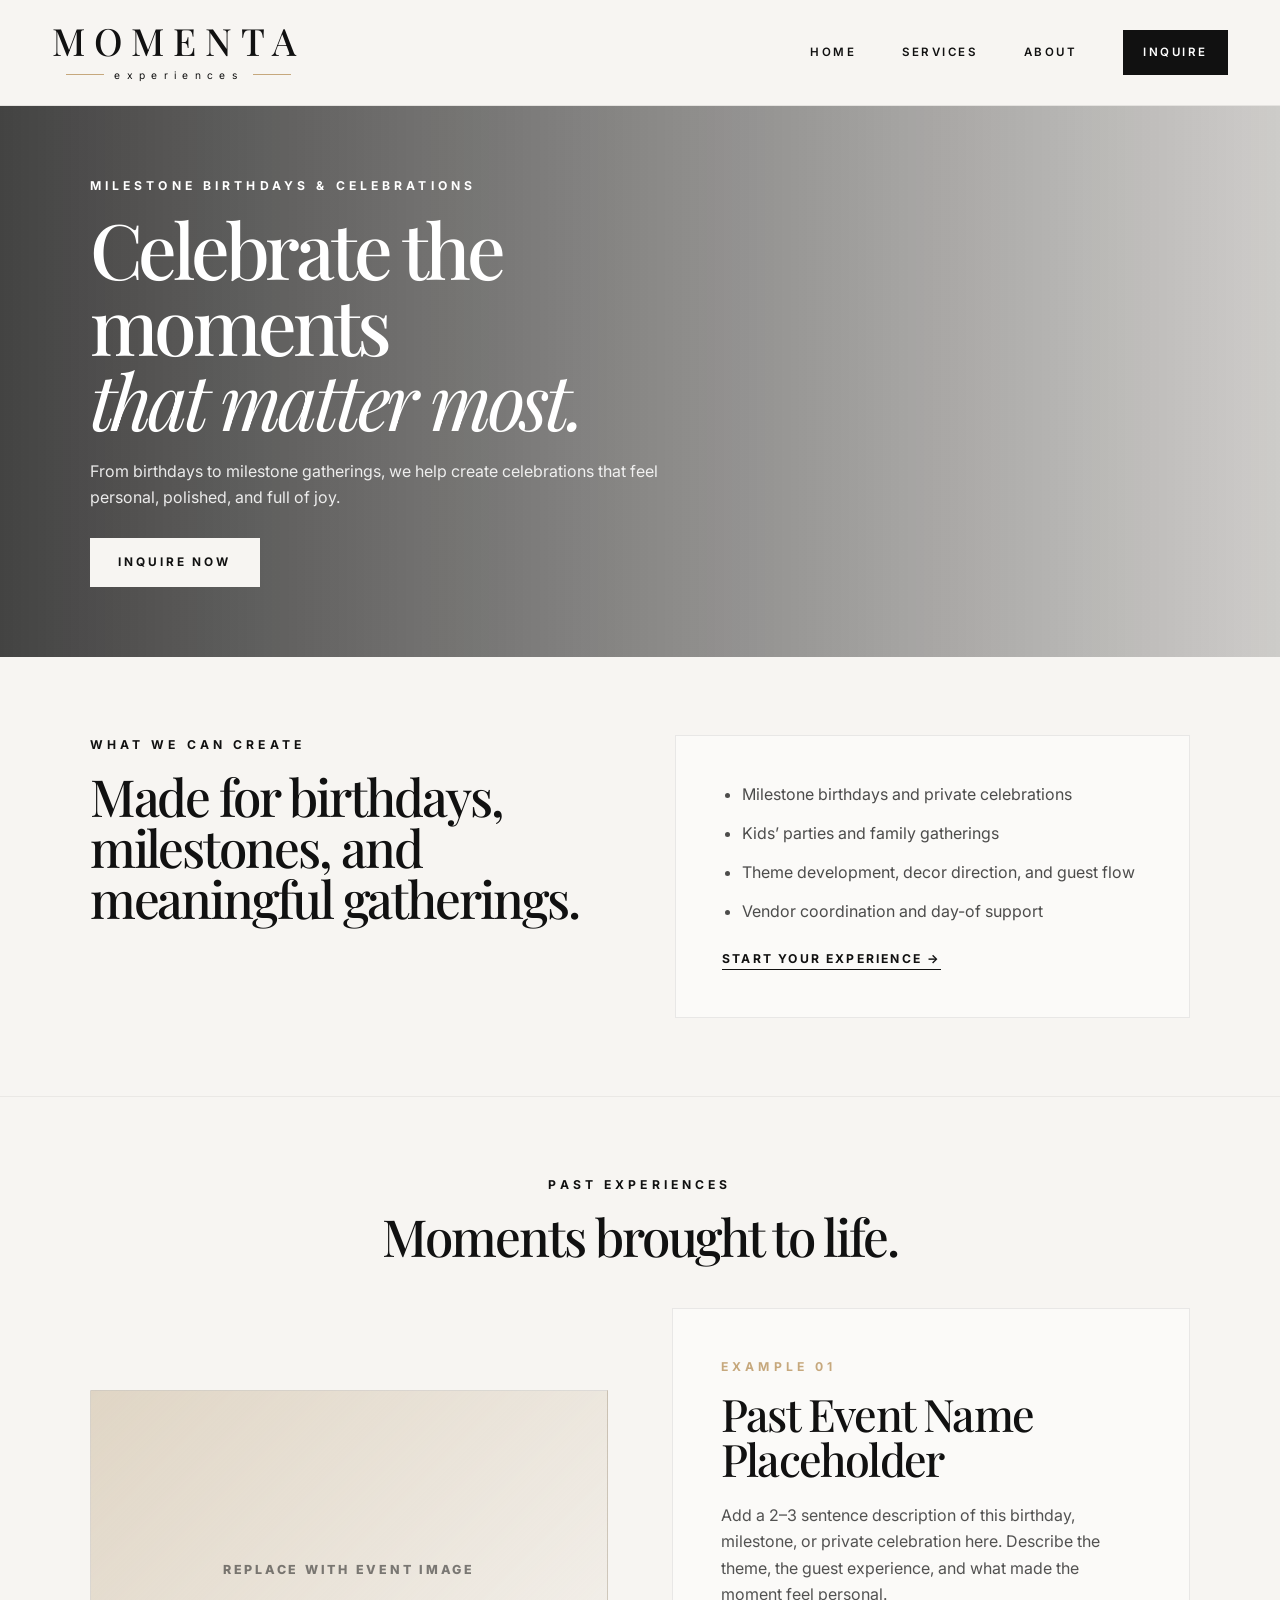
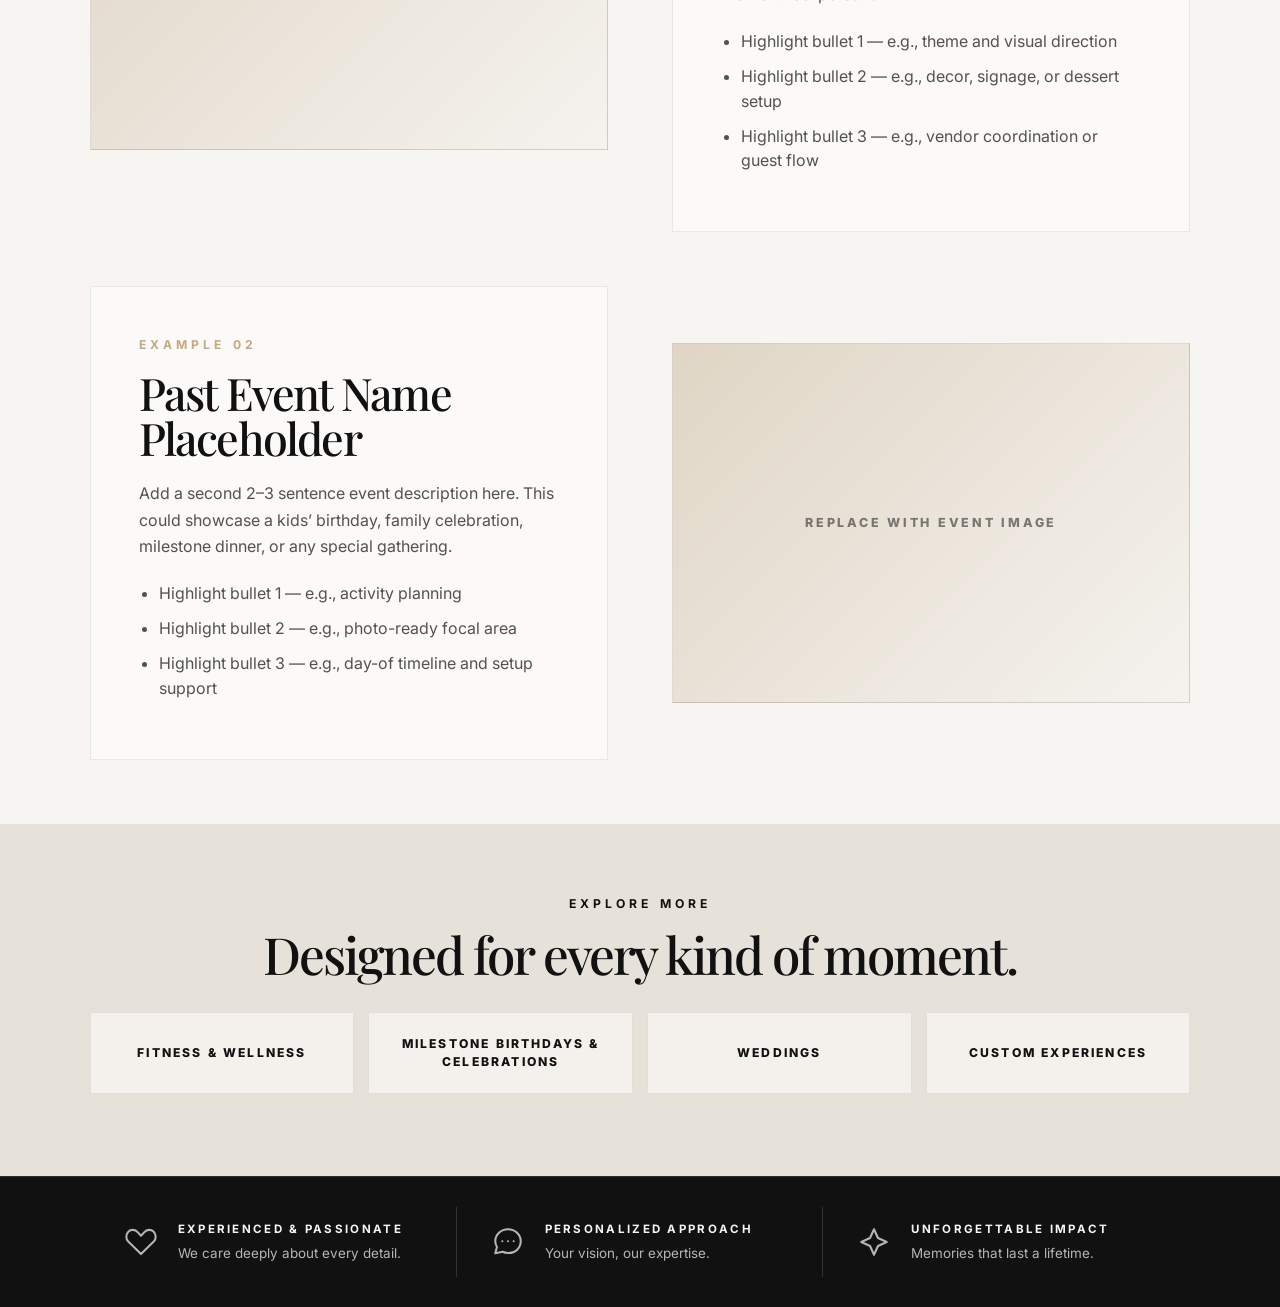
==== celebrations.html @ ee39a047 "Add files via upload creating seperate webpages for each of the services" ====
<!DOCTYPE html>
<html lang="en">
<head>
  <meta charset="UTF-8" />
  <meta name="viewport" content="width=device-width, initial-scale=1.0" />
  <title>Milestone Birthdays & Celebrations | Momenta Experiences</title>
  <link rel="preconnect" href="https://fonts.googleapis.com">
  <link rel="preconnect" href="https://fonts.gstatic.com" crossorigin>
  <link href="https://fonts.googleapis.com/css2?family=Inter:wght@300;400;500;600;700&family=Playfair+Display:wght@400;500;600;700&display=swap" rel="stylesheet">
  <link rel="stylesheet" href="style.css" />
</head>
<body>
  <header class="site-header">
    <a class="logo" href="index.html#home" aria-label="Momenta Experiences home">
      <span class="logo-primary">MOMENTA</span>
      <span class="logo-line">
        <span></span>
        <em>experiences</em>
        <span></span>
      </span>
    </a>

    <nav class="nav" aria-label="Primary navigation">
      <a href="index.html#home">Home</a>
      <a href="index.html#services">Services</a>
      <a href="index.html#about">About</a>
      <a class="nav-button" href="inquire.html">Inquire</a>
    </nav>

    <button class="mobile-menu" aria-label="Open navigation">Menu</button>
  </header>

  <main>
    <section class="service-detail-hero celebrations-detail">
      <div class="service-detail-content">
        <p class="eyebrow">Milestone Birthdays & Celebrations</p>
        <h1>Celebrate the moments<br /><span>that matter most.</span></h1>
        <p>From birthdays to milestone gatherings, we help create celebrations that feel personal, polished, and full of joy.</p>
        <a class="button button-light" href="inquire.html">Inquire now</a>
      </div>
    </section>

    <section class="service-detail-section">
      <div class="service-detail-grid">
        <div>
          <p class="eyebrow">What we can create</p>
          <h2>Made for birthdays, milestones, and meaningful gatherings.</h2>
        </div>
        <div class="service-detail-list">
          <ul>
            <li>Milestone birthdays and private celebrations</li>
            <li>Kids’ parties and family gatherings</li>
            <li>Theme development, decor direction, and guest flow</li>
            <li>Vendor coordination and day-of support</li>
          </ul>
          <a class="text-link" href="inquire.html">Start your experience →</a>
        </div>
      </div>
    </section>

    <section class="past-events-section">
      <p class="eyebrow centered">Past experiences</p>
      <h2>Moments brought to life.</h2>

      <article class="past-event">
        <div class="past-event-image placeholder-event-image">
          <span>Replace with event image</span>
        </div>
        <div class="past-event-copy">
          <p class="eyebrow">Example 01</p>
          <h3>Past Event Name Placeholder</h3>
          <p>
            Add a 2–3 sentence description of this birthday, milestone, or private celebration here. Describe the theme, the guest experience, and what made the moment feel personal.
          </p>
          <ul>
            <li>Highlight bullet 1 — e.g., theme and visual direction</li>
            <li>Highlight bullet 2 — e.g., decor, signage, or dessert setup</li>
            <li>Highlight bullet 3 — e.g., vendor coordination or guest flow</li>
          </ul>
        </div>
      </article>
      <article class="past-event reverse">
        <div class="past-event-image placeholder-event-image">
          <span>Replace with event image</span>
        </div>
        <div class="past-event-copy">
          <p class="eyebrow">Example 02</p>
          <h3>Past Event Name Placeholder</h3>
          <p>
            Add a second 2–3 sentence event description here. This could showcase a kids’ birthday, family celebration, milestone dinner, or any special gathering.
          </p>
          <ul>
            <li>Highlight bullet 1 — e.g., activity planning</li>
            <li>Highlight bullet 2 — e.g., photo-ready focal area</li>
            <li>Highlight bullet 3 — e.g., day-of timeline and setup support</li>
          </ul>
        </div>
      </article>
    </section>

    <section class="service-crosslink">
      <p class="eyebrow centered">Explore more</p>
      <h2>Designed for every kind of moment.</h2>
      <div class="service-mini-grid">
        <a href="fitness.html">Fitness & Wellness</a>
        <a href="celebrations.html">Milestone Birthdays & Celebrations</a>
        <a href="weddings.html">Weddings</a>
        <a href="custom-experiences.html">Custom Experiences</a>
      </div>
    </section>
  </main>

  <footer class="footer">
    <div class="footer-card">
      <span class="footer-icon" aria-hidden="true">
        <svg viewBox="0 0 24 24">
          <path d="M20.8 4.6c-1.8-1.7-4.7-1.5-6.4.4L12 7.6 9.6 5C7.9 3.1 5 2.9 3.2 4.6 1.2 6.5 1.1 9.7 3 11.7l9 8.8 9-8.8c1.9-2 1.8-5.2-.2-7.1Z"/>
        </svg>
      </span>
      <div>
        <strong>Experienced & Passionate</strong>
        <span>We care deeply about every detail.</span>
      </div>
    </div>

    <div class="footer-card">
      <span class="footer-icon" aria-hidden="true">
        <svg viewBox="0 0 24 24">
          <path d="M21 11.5a8.4 8.4 0 0 1-9 8.3 8.8 8.8 0 0 1-3.8-.9L3 20l1.2-4.5A8.2 8.2 0 0 1 3 11.5C3 6.8 7 3 12 3s9 3.8 9 8.5Z"/>
          <path d="M8 11.5h.01M12 11.5h.01M16 11.5h.01"/>
        </svg>
      </span>
      <div>
        <strong>Personalized Approach</strong>
        <span>Your vision, our expertise.</span>
      </div>
    </div>

    <div class="footer-card">
      <span class="footer-icon" aria-hidden="true">
        <svg viewBox="0 0 24 24">
          <path d="M12 3 14.8 9.2 21 12l-6.2 2.8L12 21l-2.8-6.2L3 12l6.2-2.8L12 3Z"/>
        </svg>
      </span>
      <div>
        <strong>Unforgettable Impact</strong>
        <span>Memories that last a lifetime.</span>
      </div>
    </div>
  </footer>
</body>
</html>
---- style.css ----
:root {
  --ink: #111111;
  --cream: #f7f5f2;
  --sand: #e7e2d9;
  --taupe: #d4c6b5;
  --gold: #c6a87d;
  --sage: #a8b5a2;
  --white: #ffffff;
  --max-width: 1180px;
  --serif: "Playfair Display", Georgia, serif;
  --sans: "Inter", Arial, sans-serif;
}

* {
  box-sizing: border-box;
}

html {
  scroll-behavior: smooth;
}

body {
  margin: 0;
  color: var(--ink);
  background: var(--cream);
  font-family: var(--sans);
  line-height: 1.6;
  -webkit-font-smoothing: antialiased;
  text-rendering: optimizeLegibility;
}

a {
  color: inherit;
  text-decoration: none;
}

.site-header {
  position: sticky;
  top: 0;
  z-index: 20;
  display: flex;
  align-items: center;
  justify-content: space-between;
  gap: 32px;
  padding: 22px 52px;
  background: rgba(247, 245, 242, 0.94);
  backdrop-filter: blur(12px);
  border-bottom: 1px solid rgba(17, 17, 17, 0.08);
}

.logo {
  display: inline-flex;
  flex-direction: column;
  align-items: center;
  min-width: 210px;
}

.logo-primary {
  font-family: var(--serif);
  font-size: clamp(1.6rem, 3vw, 2.35rem);
  font-weight: 500;
  letter-spacing: 0.24em;
  line-height: 1;
}

.logo-line {
  display: flex;
  align-items: center;
  gap: 10px;
  margin-top: 7px;
}

.logo-line span {
  width: 38px;
  height: 1px;
  background: var(--gold);
}

.logo-line em {
  font-style: normal;
  font-size: 0.64rem;
  letter-spacing: 0.62em;
  text-transform: lowercase;
}

.nav {
  display: flex;
  align-items: center;
  gap: clamp(22px, 4vw, 46px);
  font-size: 0.72rem;
  font-weight: 600;
  letter-spacing: 0.22em;
  text-transform: uppercase;
}

.nav a {
  transition: color 180ms ease, opacity 180ms ease;
}

.nav a:hover {
  color: var(--gold);
}

.nav-button {
  padding: 13px 20px;
  color: var(--white);
  background: var(--ink);
}

.mobile-menu {
  display: none;
  border: 1px solid rgba(17, 17, 17, 0.18);
  background: transparent;
  padding: 10px 14px;
  text-transform: uppercase;
  letter-spacing: 0.14em;
}

.hero {
  position: relative;
  min-height: 38vh;
  display: flex;
  align-items: center;
  padding: 36px 7vw;
  overflow: hidden;
  color: var(--white);
  background:
    linear-gradient(90deg, rgba(17,17,17,0.78) 0%, rgba(17,17,17,0.52) 42%, rgba(17,17,17,0.08) 100%),
    url("https://images.unsplash.com/photo-1519225421980-715cb0215aed?auto=format&fit=crop&w=1800&q=80") center/cover;
}

.hero-content {
  position: relative;
  z-index: 2;
  max-width: 600px;
}

.eyebrow {
  margin: 0 0 16px;
  font-size: 0.76rem;
  font-weight: 700;
  letter-spacing: 0.34em;
  text-transform: uppercase;
}

.centered {
  text-align: center;
}

.hero h1,
.section h2,
.split-copy h2,
.cta h2 {
  font-family: var(--serif);
  font-weight: 500;
  line-height: 0.98;
  margin: 0;
}

.hero h1 {
  font-size: clamp(2.55rem, 5.25vw, 5rem);
  letter-spacing: -0.055em;
}

.hero h1 span,
.section h2 span,
.split-copy h2 span {
  font-style: italic;
  font-weight: 400;
}

.hero-copy {
  max-width: 460px;
  margin: 16px 0 20px;
  font-size: 0.95rem;
}

.button {
  display: inline-flex;
  align-items: center;
  justify-content: center;
  min-width: 170px;
  padding: 14px 26px;
  border: 1px solid transparent;
  font-family: var(--sans);
  font-size: 0.74rem;
  font-weight: 700;
  letter-spacing: 0.24em;
  text-transform: uppercase;
  transition: transform 180ms ease, background 180ms ease, color 180ms ease;
}

.button:hover {
  transform: translateY(-2px);
}

.button-light {
  color: var(--ink);
  background: var(--cream);
}

.button-dark {
  color: var(--white);
  background: var(--ink);
}

.section {
  max-width: var(--max-width);
  margin: 0 auto;
  padding: 28px 28px;
}

.section h2,
.cta h2 {
  font-size: clamp(2rem, 3.9vw, 3.35rem);
  text-align: center;
}

.service-grid {
  display: grid;
  grid-template-columns: repeat(4, 1fr);
  gap: 18px;
  margin-top: 22px;
}

.service-card {
  text-align: center;
  background: rgba(255,255,255,0.48);
  border-right: 1px solid rgba(17, 17, 17, 0.08);
  transition: transform 180ms ease, box-shadow 180ms ease;
}

.service-card:hover {
  transform: translateY(-4px);
  box-shadow: 0 18px 42px rgba(17, 17, 17, 0.08);
}

.image-card {
  min-height: 154px;
  background-size: cover;
  background-position: center;
  filter: saturate(1.04) contrast(1.02);
}

.fitness {
  background-image:
    linear-gradient(rgba(17,17,17,0.08), rgba(17,17,17,0.08)),
    url("assets/service-fitness.png");
}

.celebrations {
  background-image:
    linear-gradient(rgba(17,17,17,0.02), rgba(17,17,17,0.02)),
    url("assets/service-celebrations.png");
}

.weddings {
  background-image:
    linear-gradient(rgba(17,17,17,0.03), rgba(17,17,17,0.03)),
    url("assets/service-weddings.png");
}

.custom {
  background-image:
    linear-gradient(rgba(17,17,17,0.08), rgba(17,17,17,0.08)),
    url("assets/service-custom.png");
}

.service-icon {
  width: 30px;
  height: 30px;
  margin: 12px auto 6px;
  color: var(--gold);
}

.service-icon svg {
  width: 100%;
  height: 100%;
  fill: none;
  stroke: currentColor;
  stroke-width: 1.45;
  stroke-linecap: round;
  stroke-linejoin: round;
}

.service-card h3 {
  margin: 0 14px 8px;
  font-size: 0.8rem;
  letter-spacing: 0.18em;
  text-transform: uppercase;
}

.service-card p {
  margin: 0 auto 18px;
  max-width: 230px;
  padding: 0 18px;
  font-size: 0.9rem;
}

.split-section {
  display: grid;
  grid-template-columns: 1fr 1.1fr;
  min-height: 470px;
  background: var(--sand);
}

.split-copy {
  padding: clamp(48px, 7vw, 92px);
}

.split-copy h2 {
  font-size: clamp(2.1rem, 4vw, 3.8rem);
}

.split-copy p:not(.eyebrow) {
  max-width: 460px;
  margin: 24px 0;
}

.text-link {
  display: inline-block;
  margin-top: 12px;
  border-bottom: 1px solid var(--ink);
  font-size: 0.76rem;
  font-weight: 700;
  letter-spacing: 0.18em;
  text-transform: uppercase;
}

.split-image {
  display: grid;
  place-items: center;
  padding: 34px;
  background:
    linear-gradient(rgba(247,245,242,0.28), rgba(247,245,242,0.28)),
    url("assets/about-card.png") center/cover;
}

.brand-card {
  display: flex;
  flex-direction: column;
  align-items: center;
  justify-content: center;
  width: min(360px, 78vw);
  aspect-ratio: 1.45 / 1;
  background: rgba(247, 245, 242, 0.9);
  box-shadow: 0 22px 60px rgba(17, 17, 17, 0.16);
}

.brand-card-logo {
  font-family: var(--serif);
  font-size: 2.1rem;
  letter-spacing: 0.25em;
}

.brand-card-sub {
  margin-top: 4px;
  font-size: 0.72rem;
  letter-spacing: 0.52em;
}

.cta {
  position: relative;
  max-width: none;
  margin: 0;
  padding: 78px 28px 84px;
  text-align: center;
  background:
    linear-gradient(rgba(247, 245, 242, 0.92), rgba(247, 245, 242, 0.92)),
    radial-gradient(circle at center, rgba(198, 168, 125, 0.18), transparent 54%);
  border-top: 1px solid rgba(17, 17, 17, 0.08);
}

.cta .eyebrow {
  color: var(--gold);
}

.cta h2 {
  max-width: 850px;
  margin: 0 auto;
  color: var(--ink);
  font-family: var(--serif);
  font-weight: 500;
  letter-spacing: -0.035em;
}

.cta .button {
  margin-top: 30px;
}

.footer {
  display: grid;
  grid-template-columns: repeat(3, 1fr);
  gap: 0;
  padding: 30px 7vw;
  color: var(--cream);
  background: var(--ink);
  border-top: 1px solid rgba(255,255,255,0.12);
}

.footer-card {
  display: flex;
  align-items: center;
  gap: 20px;
  min-height: 70px;
  padding: 0 34px;
  border-right: 1px solid rgba(255,255,255,0.14);
}

.footer-card:last-child {
  border-right: none;
}

.footer-icon {
  flex: 0 0 auto;
  width: 34px;
  height: 34px;
  color: var(--gold);
}

.footer-icon svg {
  width: 100%;
  height: 100%;
  fill: none;
  stroke: currentColor;
  stroke-width: 1.45;
  stroke-linecap: round;
  stroke-linejoin: round;
}

.footer-card div {
  display: flex;
  flex-direction: column;
  gap: 4px;
}

.footer strong {
  font-size: 0.72rem;
  letter-spacing: 0.2em;
  text-transform: uppercase;
}

.footer span {
  color: rgba(247,245,242,0.72);
  font-size: 0.84rem;
}

@media (max-width: 980px) {
  .site-header {
    padding: 18px 24px;
  }

  .nav {
    display: none;
  }

  .mobile-menu {
    display: inline-block;
  }

  .service-grid {
    grid-template-columns: repeat(2, 1fr);
  }

  .split-section {
    grid-template-columns: 1fr;
  }

  .split-image {
    min-height: 360px;
  }

  .footer {
    grid-template-columns: 1fr;
    padding: 18px 7vw;
  }

  .footer-card {
    border-right: none;
    border-bottom: 1px solid rgba(255,255,255,0.14);
    padding: 22px 0;
  }

  .footer-card:last-child {
    border-bottom: none;
  }
}

@media (max-width: 640px) {
  .logo {
    align-items: flex-start;
    min-width: 0;
  }

  .logo-primary {
    font-size: 1.45rem;
    letter-spacing: 0.18em;
  }

  .logo-line span {
    width: 25px;
  }

  .hero {
    min-height: 46vh;
    padding: 44px 26px;
  }

  .hero-copy {
    font-size: 0.96rem;
  }

  .service-grid {
    grid-template-columns: 1fr;
  }

  .section {
    padding: 58px 22px;
  }

  .split-copy {
    padding: 48px 28px;
  }

  .footer {
    padding: 18px 28px;
  }
}

/* Inquire page */
.inquire-page {
  min-height: calc(100vh - 93px);
  padding: clamp(44px, 6vw, 76px) 7vw;
  background:
    radial-gradient(circle at 18% 20%, rgba(198, 168, 125, 0.16), transparent 30%),
    var(--cream);
}

.inquire-layout {
  display: grid;
  grid-template-columns: minmax(0, 1.05fr) minmax(320px, 0.95fr);
  gap: clamp(24px, 4vw, 52px);
  max-width: var(--max-width);
  margin: 0 auto;
  align-items: stretch;
}

.inquire-card {
  min-height: 590px;
  padding: clamp(42px, 6vw, 76px);
  background: var(--sand);
  border: 1px solid rgba(17, 17, 17, 0.10);
  box-shadow: 0 22px 60px rgba(17, 17, 17, 0.06);
  display: flex;
  flex-direction: column;
  align-items: flex-start;
  justify-content: center;
  position: relative;
}


.inquire-card .eyebrow {
  color: var(--gold);
  margin-bottom: 22px;
}

.inquire-card h1 {
  margin: 0;
  color: var(--ink);
  font-family: var(--serif);
  font-size: clamp(3.1rem, 6vw, 5.6rem);
  font-weight: 500;
  letter-spacing: -0.055em;
  line-height: 0.96;
}

.inquire-card h1 span {
  font-style: italic;
  font-weight: 400;
}

.inquire-card p:not(.eyebrow) {
  max-width: 560px;
  margin: 28px 0 34px;
  color: rgba(17, 17, 17, 0.72);
  font-family: var(--sans);
  font-size: clamp(1rem, 1.3vw, 1.12rem);
  line-height: 1.65;
}

.inquire-email {
  display: inline-flex;
  align-items: center;
  justify-content: center;
  min-width: 310px;
  padding: 16px 24px;
  color: var(--white);
  background: var(--ink);
  font-family: var(--sans);
  font-size: 0.76rem;
  font-weight: 700;
  letter-spacing: 0.2em;
  text-transform: uppercase;
  transition: transform 180ms ease, background 180ms ease;
  position: relative;
  z-index: 1;
}

.inquire-email:hover {
  transform: translateY(-2px);
  background: #2a2a2a;
}

.inquire-steps {
  display: grid;
  grid-template-rows: repeat(3, 1fr);
  gap: 18px;
}

.step-card {
  padding: clamp(28px, 4vw, 42px);
  background: rgba(255, 255, 255, 0.54);
  border: 1px solid rgba(17, 17, 17, 0.08);
  display: flex;
  flex-direction: column;
  justify-content: center;
  transition: transform 180ms ease, box-shadow 180ms ease;
}

.step-card:hover {
  transform: translateY(-3px);
  box-shadow: 0 18px 42px rgba(17, 17, 17, 0.07);
}

.step-number {
  display: inline-block;
  margin-bottom: 14px;
  color: var(--gold);
  font-family: var(--serif);
  font-size: clamp(1.35rem, 2vw, 1.7rem);
  font-weight: 500;
}

.step-card h2 {
  margin: 0 0 8px;
  color: var(--ink);
  font-family: var(--sans);
  font-size: 0.78rem;
  font-weight: 800;
  letter-spacing: 0.2em;
  line-height: 1.4;
  text-transform: uppercase;
}

.step-card p {
  margin: 0;
  color: rgba(17, 17, 17, 0.68);
  font-size: 0.94rem;
  line-height: 1.6;
}

@media (max-width: 980px) {
  .inquire-page {
    padding: 42px 24px;
  }

  .inquire-layout {
    grid-template-columns: 1fr;
  }

  .inquire-card {
    min-height: auto;
  }

  .inquire-steps {
    grid-template-rows: none;
  }
}

@media (max-width: 640px) {
  .inquire-card {
    padding: 36px 26px;
  }

  .inquire-email {
    width: 100%;
    min-width: 0;
    padding: 16px 18px;
    font-size: 0.72rem;
    letter-spacing: 0.14em;
  }

  .step-card {
    padding: 26px 24px;
  }
}


/* Clickable service cards */
.service-link {
  display: block;
  color: inherit;
  text-decoration: none;
}

.service-link:focus-visible {
  outline: 2px solid var(--gold);
  outline-offset: 4px;
}

/* Service detail pages */
.service-detail-hero {
  min-height: 58vh;
  display: flex;
  align-items: center;
  padding: 70px 7vw;
  color: var(--white);
  background-size: cover;
  background-position: center;
}

.service-detail-content {
  max-width: 680px;
}

.service-detail-content h1 {
  margin: 0;
  font-family: var(--serif);
  font-size: clamp(3rem, 6vw, 6rem);
  font-weight: 500;
  letter-spacing: -0.055em;
  line-height: 0.98;
}

.service-detail-content h1 span {
  font-style: italic;
  font-weight: 400;
}

.service-detail-content p:not(.eyebrow) {
  max-width: 580px;
  margin: 22px 0 28px;
  font-size: 1rem;
  color: rgba(255, 255, 255, 0.88);
}

.fitness-detail {
  background:
    linear-gradient(90deg, rgba(17,17,17,0.78), rgba(17,17,17,0.18)),
    url("assets/service-fitness.png") center/cover;
}

.celebrations-detail {
  background:
    linear-gradient(90deg, rgba(17,17,17,0.78), rgba(17,17,17,0.18)),
    url("assets/service-celebrations.png") center/cover;
}

.weddings-detail {
  background:
    linear-gradient(90deg, rgba(17,17,17,0.78), rgba(17,17,17,0.18)),
    url("assets/service-weddings.png") center/cover;
}

.custom-detail {
  background:
    linear-gradient(90deg, rgba(17,17,17,0.78), rgba(17,17,17,0.18)),
    url("assets/service-custom.png") center/cover;
}

.service-detail-section {
  padding: 78px 7vw;
  background: var(--cream);
}

.service-detail-grid {
  display: grid;
  grid-template-columns: 1fr 1fr;
  gap: clamp(38px, 6vw, 70px);
  max-width: var(--max-width);
  margin: 0 auto;
  align-items: start;
}

.service-detail-grid h2 {
  margin: 0;
  font-family: var(--serif);
  font-size: clamp(2.2rem, 4vw, 4rem);
  font-weight: 500;
  letter-spacing: -0.04em;
  line-height: 1;
}

.service-detail-list {
  background: rgba(255, 255, 255, 0.5);
  border: 1px solid rgba(17, 17, 17, 0.08);
  padding: clamp(28px, 4vw, 46px);
}

.service-detail-list ul {
  margin: 0;
  padding-left: 20px;
}

.service-detail-list li {
  margin-bottom: 14px;
  color: rgba(17, 17, 17, 0.75);
  font-size: 1rem;
  line-height: 1.55;
}

.service-crosslink {
  padding: 70px 7vw 82px;
  background: var(--sand);
  text-align: center;
}

.service-crosslink h2 {
  max-width: 760px;
  margin: 0 auto 32px;
  font-family: var(--serif);
  font-size: clamp(2.2rem, 4vw, 4rem);
  font-weight: 500;
  letter-spacing: -0.04em;
  line-height: 1;
}

.service-mini-grid {
  display: grid;
  grid-template-columns: repeat(4, 1fr);
  gap: 14px;
  max-width: var(--max-width);
  margin: 0 auto;
}

.service-mini-grid a {
  display: flex;
  align-items: center;
  justify-content: center;
  min-height: 82px;
  padding: 20px;
  background: rgba(255,255,255,0.54);
  border: 1px solid rgba(17, 17, 17, 0.08);
  font-size: 0.76rem;
  font-weight: 800;
  letter-spacing: 0.18em;
  line-height: 1.5;
  text-transform: uppercase;
  transition: transform 180ms ease, box-shadow 180ms ease;
}

.service-mini-grid a:hover {
  transform: translateY(-3px);
  box-shadow: 0 18px 42px rgba(17, 17, 17, 0.07);
}

@media (max-width: 980px) {
  .service-detail-grid,
  .service-mini-grid {
    grid-template-columns: 1fr;
  }

  .service-detail-hero {
    min-height: 52vh;
    padding: 62px 28px;
  }
}


/* Past event examples on service pages */
.past-events-section {
  padding: 78px 7vw 64px;
  background: var(--cream);
  border-top: 1px solid rgba(17, 17, 17, 0.06);
}

.past-events-section > h2 {
  max-width: 760px;
  margin: 0 auto 46px;
  text-align: center;
  font-family: var(--serif);
  font-size: clamp(2.2rem, 4vw, 4rem);
  font-weight: 500;
  letter-spacing: -0.04em;
  line-height: 1;
}

.past-event {
  display: grid;
  grid-template-columns: 1fr 1fr;
  gap: clamp(28px, 5vw, 64px);
  max-width: var(--max-width);
  margin: 0 auto 54px;
  align-items: center;
}

.past-event:last-child {
  margin-bottom: 0;
}

.past-event.reverse .past-event-image {
  order: 2;
}

.past-event-image {
  min-height: 360px;
  background-size: cover;
  background-position: center;
}

.placeholder-event-image {
  display: grid;
  place-items: center;
  min-height: 360px;
  background:
    linear-gradient(135deg, rgba(198, 168, 125, 0.22), rgba(247, 245, 242, 0.88)),
    var(--sand);
  border: 1px solid rgba(17, 17, 17, 0.10);
}

.placeholder-event-image span {
  color: rgba(17, 17, 17, 0.52);
  font-size: 0.78rem;
  font-weight: 800;
  letter-spacing: 0.22em;
  text-transform: uppercase;
}

.past-event-copy {
  padding: clamp(30px, 4vw, 48px);
  background: rgba(255,255,255,0.5);
  border: 1px solid rgba(17,17,17,0.08);
}

.past-event-copy .eyebrow {
  color: var(--gold);
}

.past-event-copy h3 {
  margin: 0;
  font-family: var(--serif);
  font-size: clamp(2rem, 3.5vw, 3.4rem);
  font-weight: 500;
  letter-spacing: -0.04em;
  line-height: 1;
}

.past-event-copy p:not(.eyebrow) {
  margin: 20px 0 22px;
  color: rgba(17,17,17,0.72);
  line-height: 1.65;
}

.past-event-copy ul {
  margin: 0;
  padding-left: 20px;
}

.past-event-copy li {
  margin-bottom: 10px;
  color: rgba(17,17,17,0.72);
  line-height: 1.55;
}

@media (max-width: 860px) {
  .past-event,
  .past-event.reverse {
    grid-template-columns: 1fr;
  }

  .past-event.reverse .past-event-image {
    order: 0;
  }

  .past-event-image,
  .placeholder-event-image {
    min-height: 280px;
  }
}
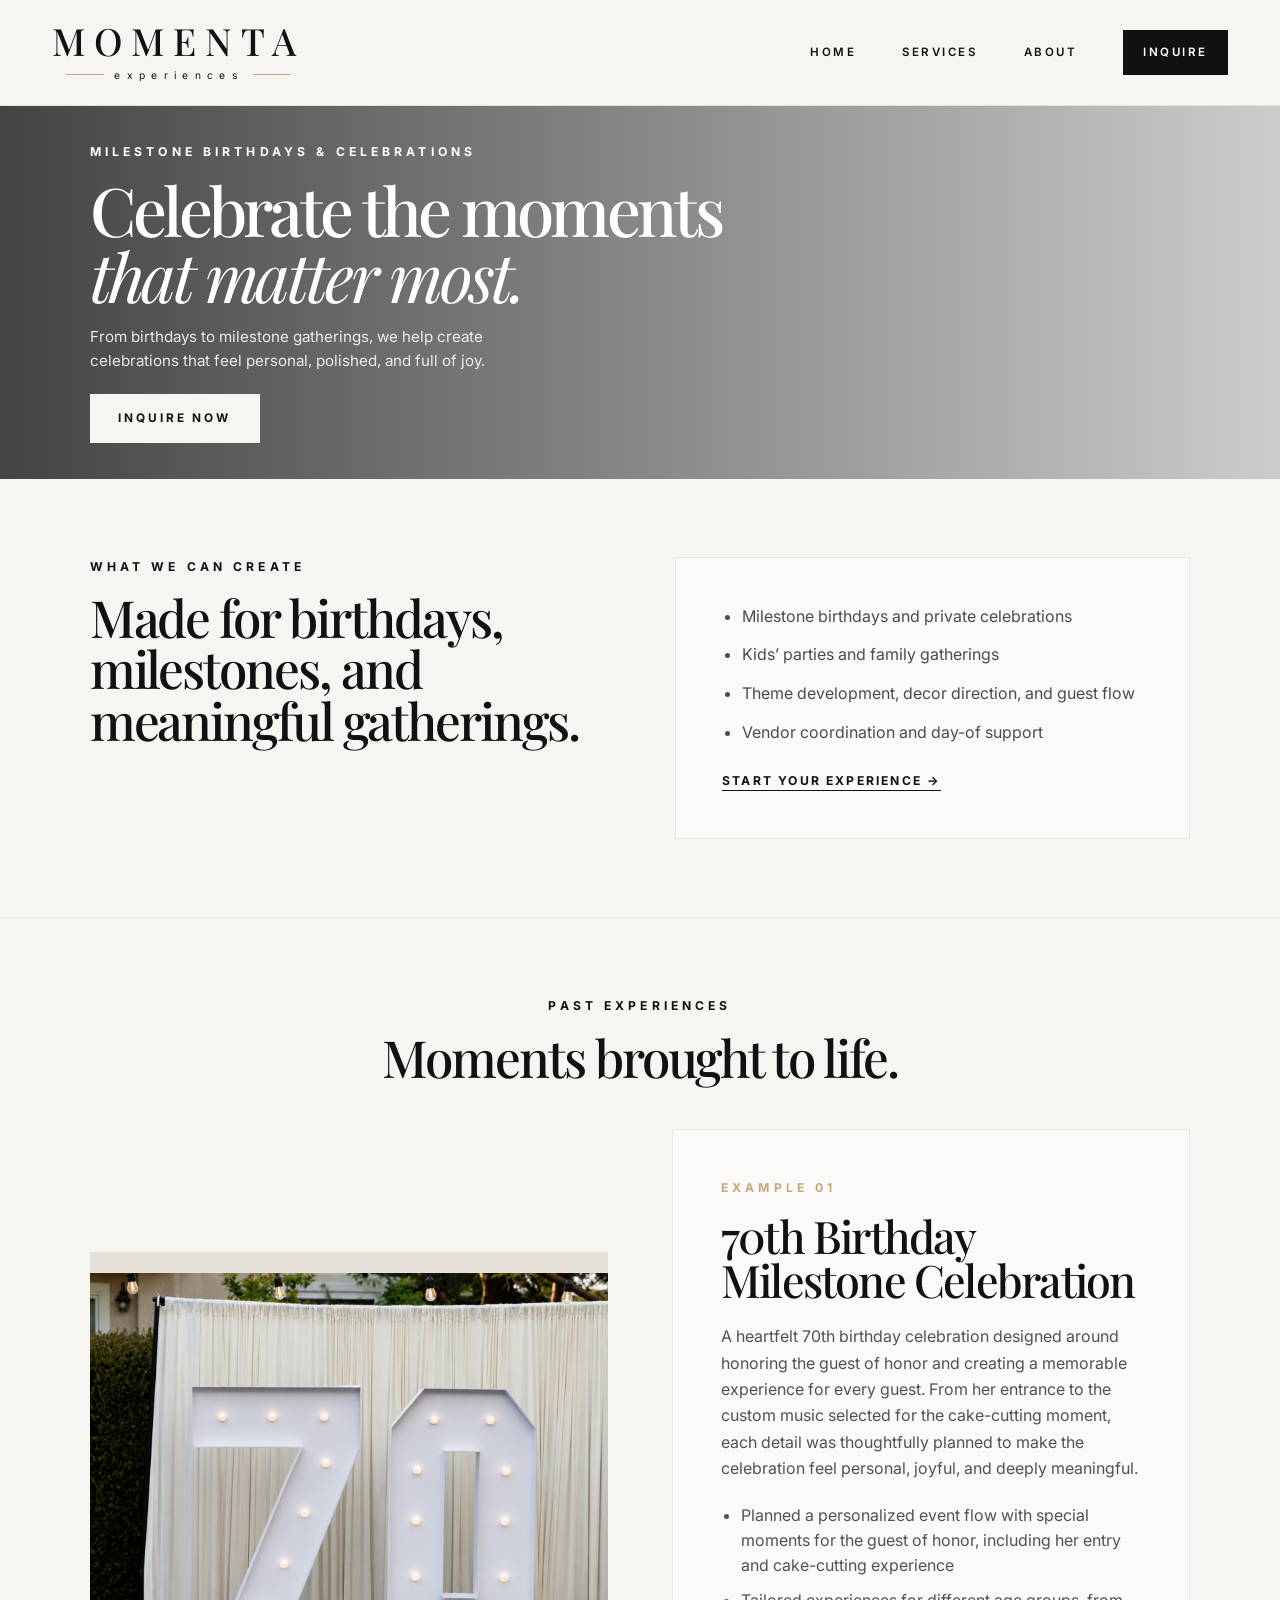
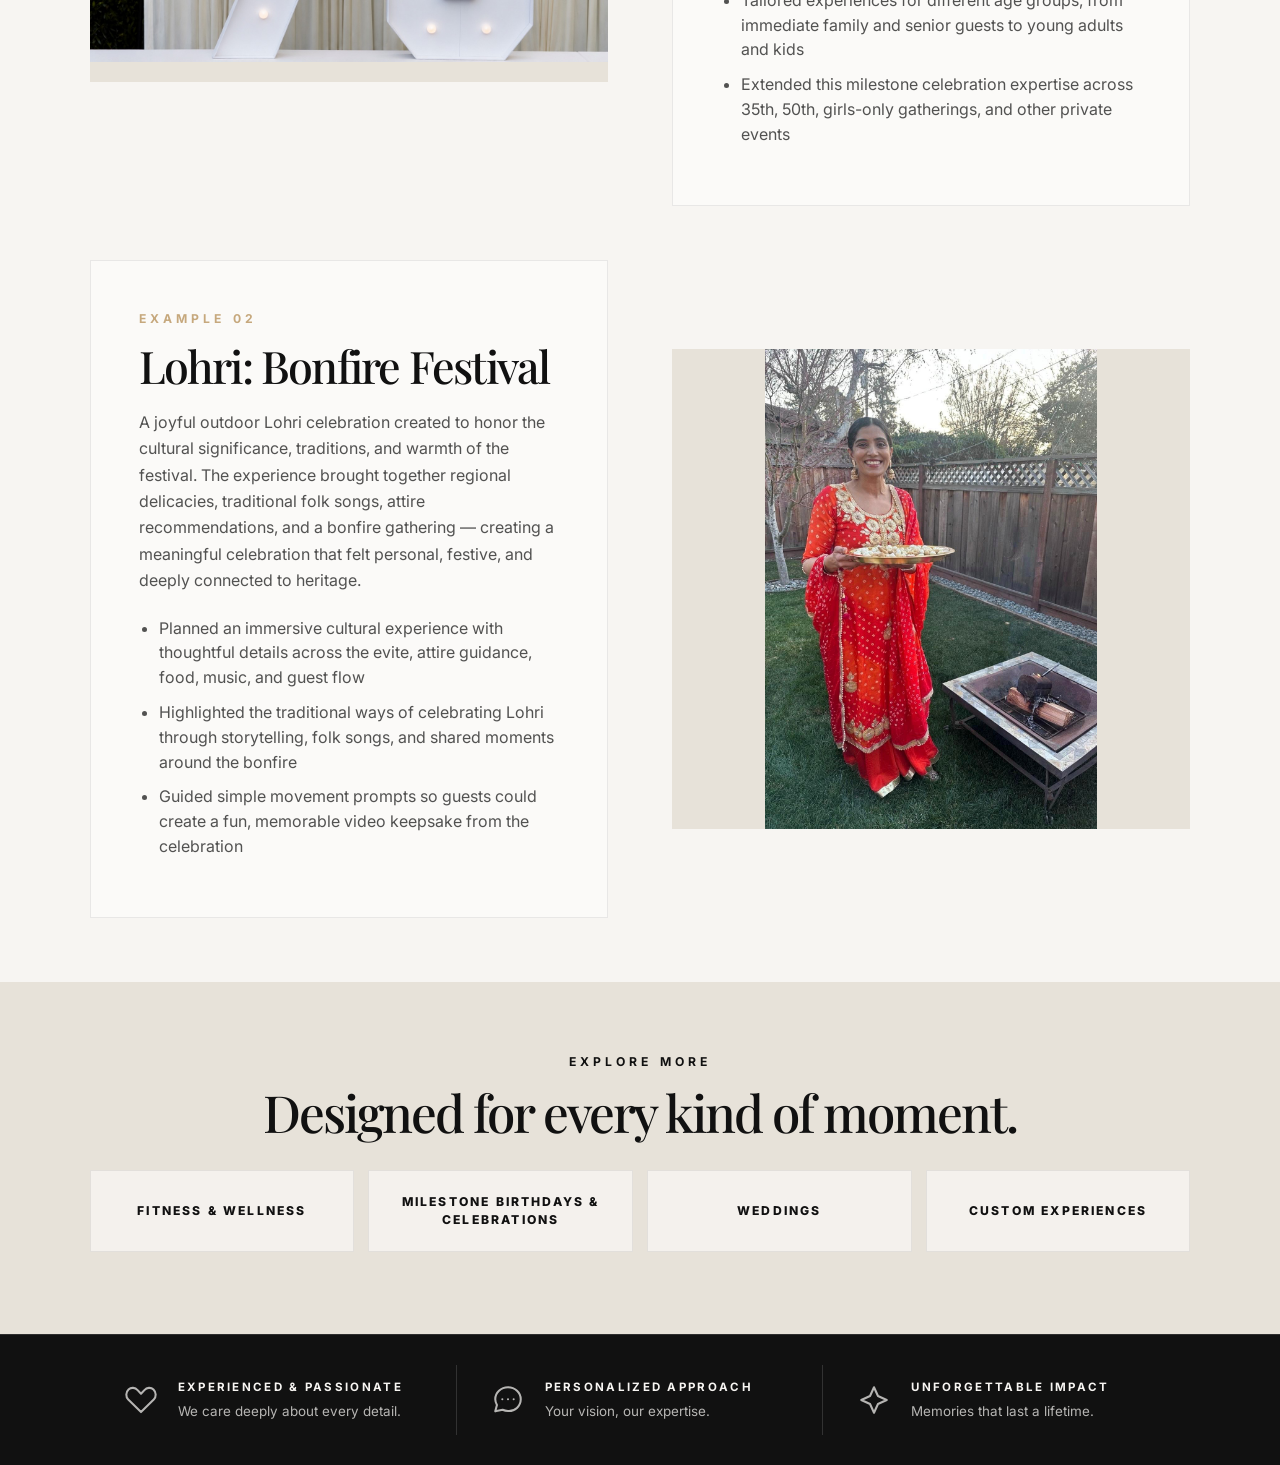
==== commit 6905ebb9: "Add files via upload updating lohri event details and fixing other pages" ====
--- a/celebrations.html
+++ b/celebrations.html
@@ -63,36 +63,32 @@
       <h2>Moments brought to life.</h2>
 
       <article class="past-event">
-        <div class="past-event-image placeholder-event-image">
-          <span>Replace with event image</span>
-        </div>
+        <div class="past-event-image seventieth-birthday-event" role="img" aria-label="Outdoor 70th birthday celebration with marquee numbers"></div>
         <div class="past-event-copy">
           <p class="eyebrow">Example 01</p>
-          <h3>Past Event Name Placeholder</h3>
+          <h3>70th Birthday Milestone Celebration</h3>
           <p>
-            Add a 2–3 sentence description of this birthday, milestone, or private celebration here. Describe the theme, the guest experience, and what made the moment feel personal.
+            A heartfelt 70th birthday celebration designed around honoring the guest of honor and creating a memorable experience for every guest. From her entrance to the custom music selected for the cake-cutting moment, each detail was thoughtfully planned to make the celebration feel personal, joyful, and deeply meaningful.
           </p>
           <ul>
-            <li>Highlight bullet 1 — e.g., theme and visual direction</li>
-            <li>Highlight bullet 2 — e.g., decor, signage, or dessert setup</li>
-            <li>Highlight bullet 3 — e.g., vendor coordination or guest flow</li>
+            <li>Planned a personalized event flow with special moments for the guest of honor, including her entry and cake-cutting experience</li>
+            <li>Tailored experiences for different age groups, from immediate family and senior guests to young adults and kids</li>
+            <li>Extended this milestone celebration expertise across 35th, 50th, girls-only gatherings, and other private events</li>
           </ul>
         </div>
       </article>
       <article class="past-event reverse">
-        <div class="past-event-image placeholder-event-image">
-          <span>Replace with event image</span>
-        </div>
+        <div class="past-event-image lohri-bonfire-event" role="img" aria-label="Outdoor Lohri celebration with traditional sweets and bonfire"></div>
         <div class="past-event-copy">
           <p class="eyebrow">Example 02</p>
-          <h3>Past Event Name Placeholder</h3>
+          <h3>Lohri: Bonfire Festival</h3>
           <p>
-            Add a second 2–3 sentence event description here. This could showcase a kids’ birthday, family celebration, milestone dinner, or any special gathering.
+            A joyful outdoor Lohri celebration created to honor the cultural significance, traditions, and warmth of the festival. The experience brought together regional delicacies, traditional folk songs, attire recommendations, and a bonfire gathering — creating a meaningful celebration that felt personal, festive, and deeply connected to heritage.
           </p>
           <ul>
-            <li>Highlight bullet 1 — e.g., activity planning</li>
-            <li>Highlight bullet 2 — e.g., photo-ready focal area</li>
-            <li>Highlight bullet 3 — e.g., day-of timeline and setup support</li>
+            <li>Planned an immersive cultural experience with thoughtful details across the evite, attire guidance, food, music, and guest flow</li>
+            <li>Highlighted the traditional ways of celebrating Lohri through storytelling, folk songs, and shared moments around the bonfire</li>
+            <li>Guided simple movement prompts so guests could create a fun, memorable video keepsake from the celebration</li>
           </ul>
         </div>
       </article>
--- a/style.css
+++ b/style.css
@@ -710,10 +710,10 @@
 
 /* Service detail pages */
 .service-detail-hero {
-  min-height: 58vh;
+  min-height: 38vh;
   display: flex;
   align-items: center;
-  padding: 70px 7vw;
+  padding: 36px 7vw;
   color: var(--white);
   background-size: cover;
   background-position: center;
@@ -726,7 +726,7 @@
 .service-detail-content h1 {
   margin: 0;
   font-family: var(--serif);
-  font-size: clamp(3rem, 6vw, 6rem);
+  font-size: clamp(2.55rem, 5.25vw, 5rem);
   font-weight: 500;
   letter-spacing: -0.055em;
   line-height: 0.98;
@@ -738,9 +738,9 @@
 }
 
 .service-detail-content p:not(.eyebrow) {
-  max-width: 580px;
-  margin: 22px 0 28px;
-  font-size: 1rem;
+  max-width: 460px;
+  margin: 16px 0 20px;
+  font-size: 0.95rem;
   color: rgba(255, 255, 255, 0.88);
 }
 
@@ -861,8 +861,8 @@
   }
 
   .service-detail-hero {
-    min-height: 52vh;
-    padding: 62px 28px;
+    min-height: 46vh;
+    padding: 44px 26px;
   }
 }
 
@@ -977,3 +977,47 @@
     min-height: 280px;
   }
 }
+
+
+.seventieth-birthday-event {
+  background-image: url("assets/70th-birthday-milestone.jpg");
+  background-position: center center;
+  background-size: contain;
+  background-repeat: no-repeat;
+  background-color: var(--sand);
+}
+
+
+.girl-scout-yoga-event {
+  background-image: url("assets/girl-scout-kids-yoga.jpg");
+  background-position: center center;
+  background-size: cover;
+}
+
+
+.cultural-night-dance-event {
+  background-image: url("assets/interactive-bollywood-dance.jpg");
+  background-position: center center;
+  background-size: cover;
+}
+
+
+.seventieth-birthday-event.past-event-image,
+.past-event-image.seventieth-birthday-event {
+  min-height: 430px;
+}
+
+
+.lohri-bonfire-event {
+  background-image: url("assets/lohri-bonfire-festival.jpg");
+  background-position: center center;
+  background-size: contain;
+  background-repeat: no-repeat;
+  background-color: var(--sand);
+}
+
+
+.lohri-bonfire-event.past-event-image,
+.past-event-image.lohri-bonfire-event {
+  min-height: 480px;
+}
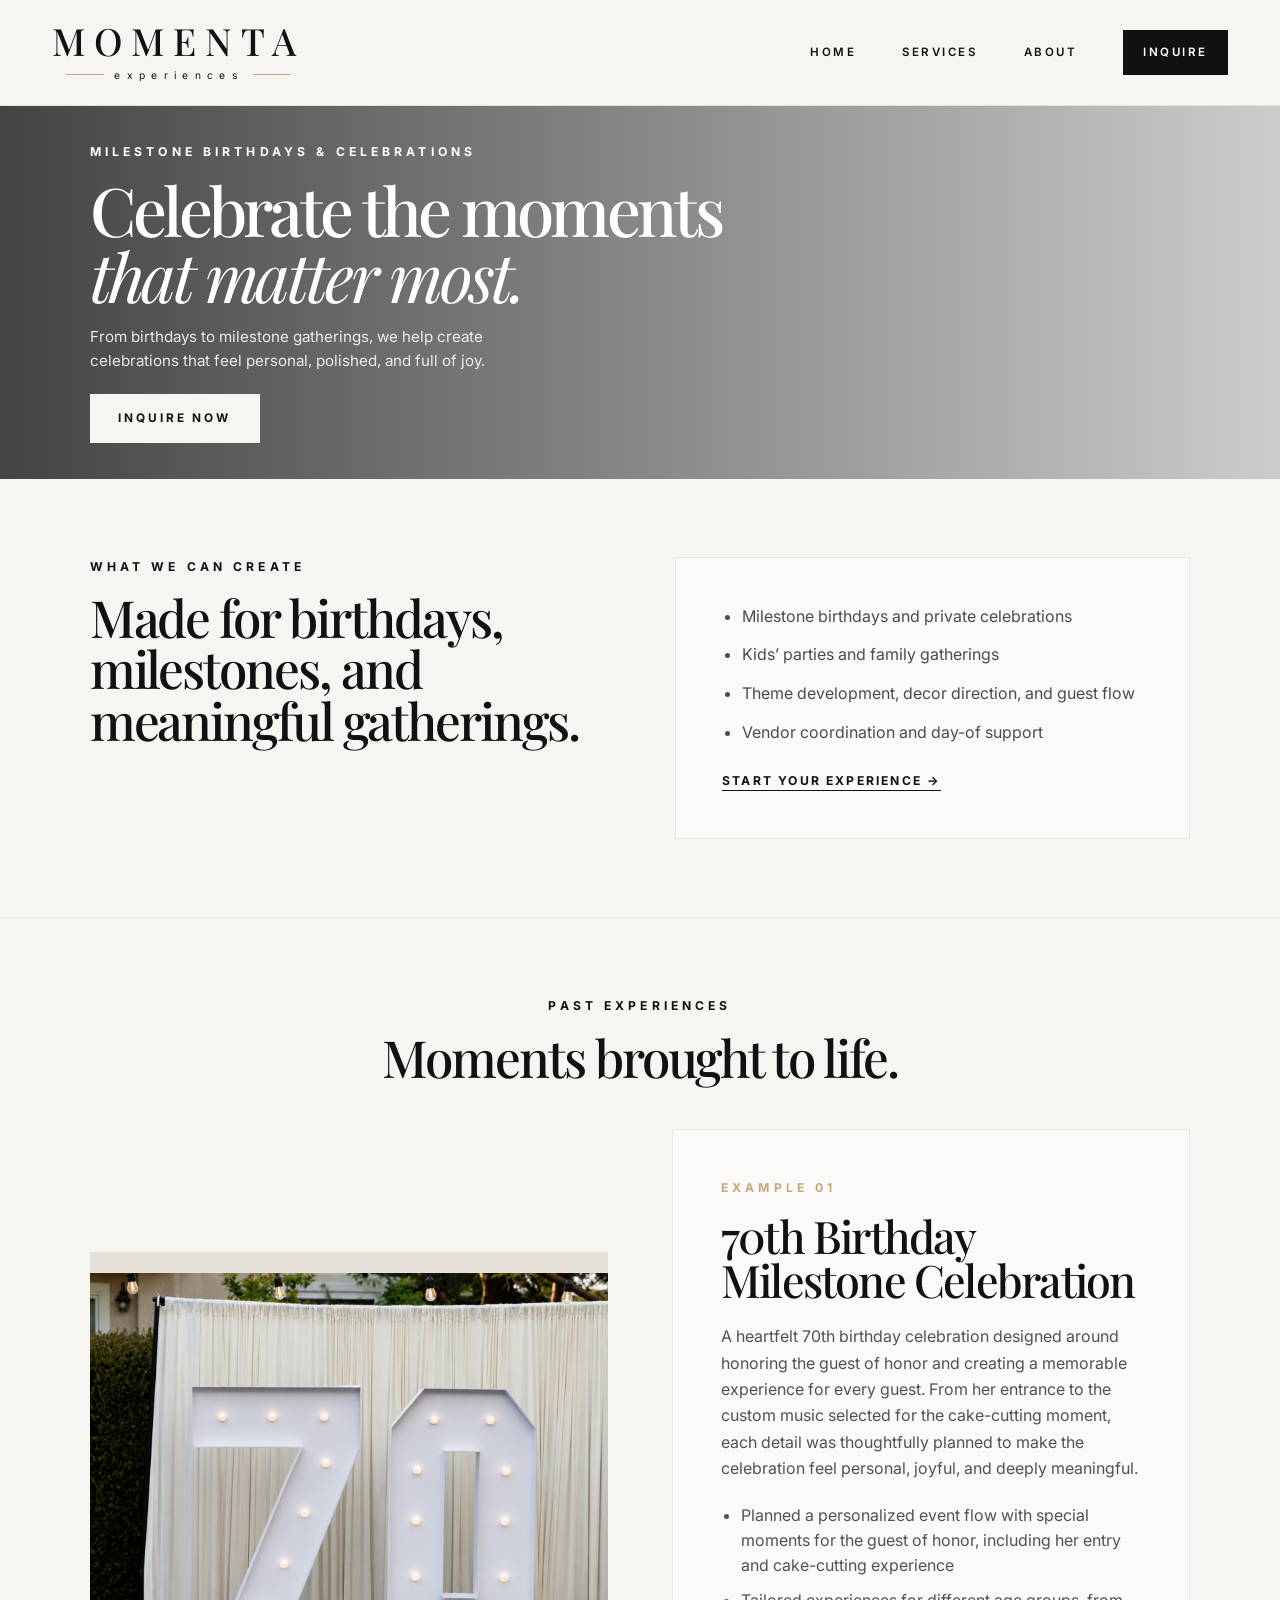
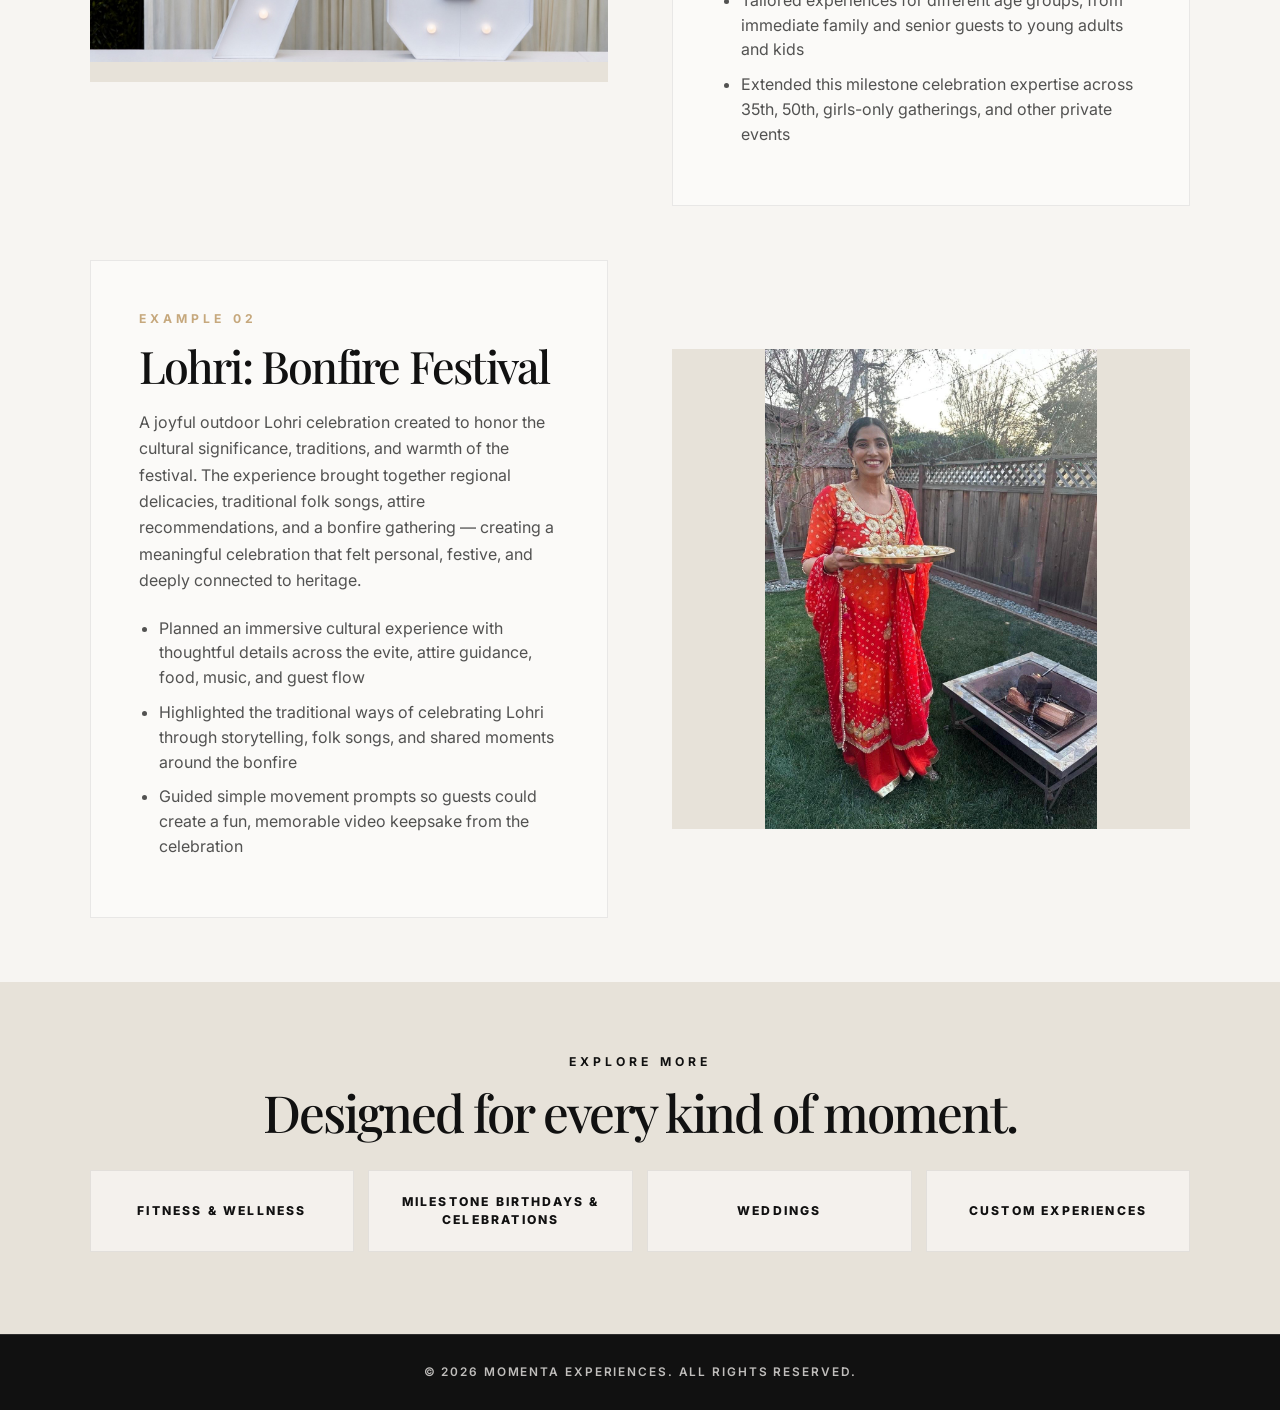
==== commit 552c5201: "Add files via upload updating the service pages with my copyright" ====
--- a/celebrations.html
+++ b/celebrations.html
@@ -105,44 +105,8 @@
       </div>
     </section>
   </main>
-
-  <footer class="footer">
-    <div class="footer-card">
-      <span class="footer-icon" aria-hidden="true">
-        <svg viewBox="0 0 24 24">
-          <path d="M20.8 4.6c-1.8-1.7-4.7-1.5-6.4.4L12 7.6 9.6 5C7.9 3.1 5 2.9 3.2 4.6 1.2 6.5 1.1 9.7 3 11.7l9 8.8 9-8.8c1.9-2 1.8-5.2-.2-7.1Z"/>
-        </svg>
-      </span>
-      <div>
-        <strong>Experienced & Passionate</strong>
-        <span>We care deeply about every detail.</span>
-      </div>
-    </div>
-
-    <div class="footer-card">
-      <span class="footer-icon" aria-hidden="true">
-        <svg viewBox="0 0 24 24">
-          <path d="M21 11.5a8.4 8.4 0 0 1-9 8.3 8.8 8.8 0 0 1-3.8-.9L3 20l1.2-4.5A8.2 8.2 0 0 1 3 11.5C3 6.8 7 3 12 3s9 3.8 9 8.5Z"/>
-          <path d="M8 11.5h.01M12 11.5h.01M16 11.5h.01"/>
-        </svg>
-      </span>
-      <div>
-        <strong>Personalized Approach</strong>
-        <span>Your vision, our expertise.</span>
-      </div>
-    </div>
-
-    <div class="footer-card">
-      <span class="footer-icon" aria-hidden="true">
-        <svg viewBox="0 0 24 24">
-          <path d="M12 3 14.8 9.2 21 12l-6.2 2.8L12 21l-2.8-6.2L3 12l6.2-2.8L12 3Z"/>
-        </svg>
-      </span>
-      <div>
-        <strong>Unforgettable Impact</strong>
-        <span>Memories that last a lifetime.</span>
-      </div>
-    </div>
+  <footer class="footer copyright-footer">
+    <p>© 2026 Momenta Experiences. All rights reserved.</p>
   </footer>
 </body>
 </html>
--- a/style.css
+++ b/style.css
@@ -1021,3 +1021,38 @@
 .past-event-image.lohri-bonfire-event {
   min-height: 480px;
 }
+
+
+.sangeet-evening-event {
+  background-image: url("assets/sangeet-evening.jpg");
+  background-position: center center;
+  background-size: contain;
+  background-repeat: no-repeat;
+  background-color: var(--sand);
+}
+
+
+.sangeet-evening-event.past-event-image,
+.past-event-image.sangeet-evening-event {
+  min-height: 520px;
+}
+
+
+/* Copyright footer for individual service pages */
+.copyright-footer {
+  display: flex;
+  align-items: center;
+  justify-content: center;
+  padding: 28px 7vw;
+  color: rgba(247, 245, 242, 0.76);
+  background: var(--ink);
+  text-align: center;
+}
+
+.copyright-footer p {
+  margin: 0;
+  font-size: 0.74rem;
+  font-weight: 600;
+  letter-spacing: 0.16em;
+  text-transform: uppercase;
+}
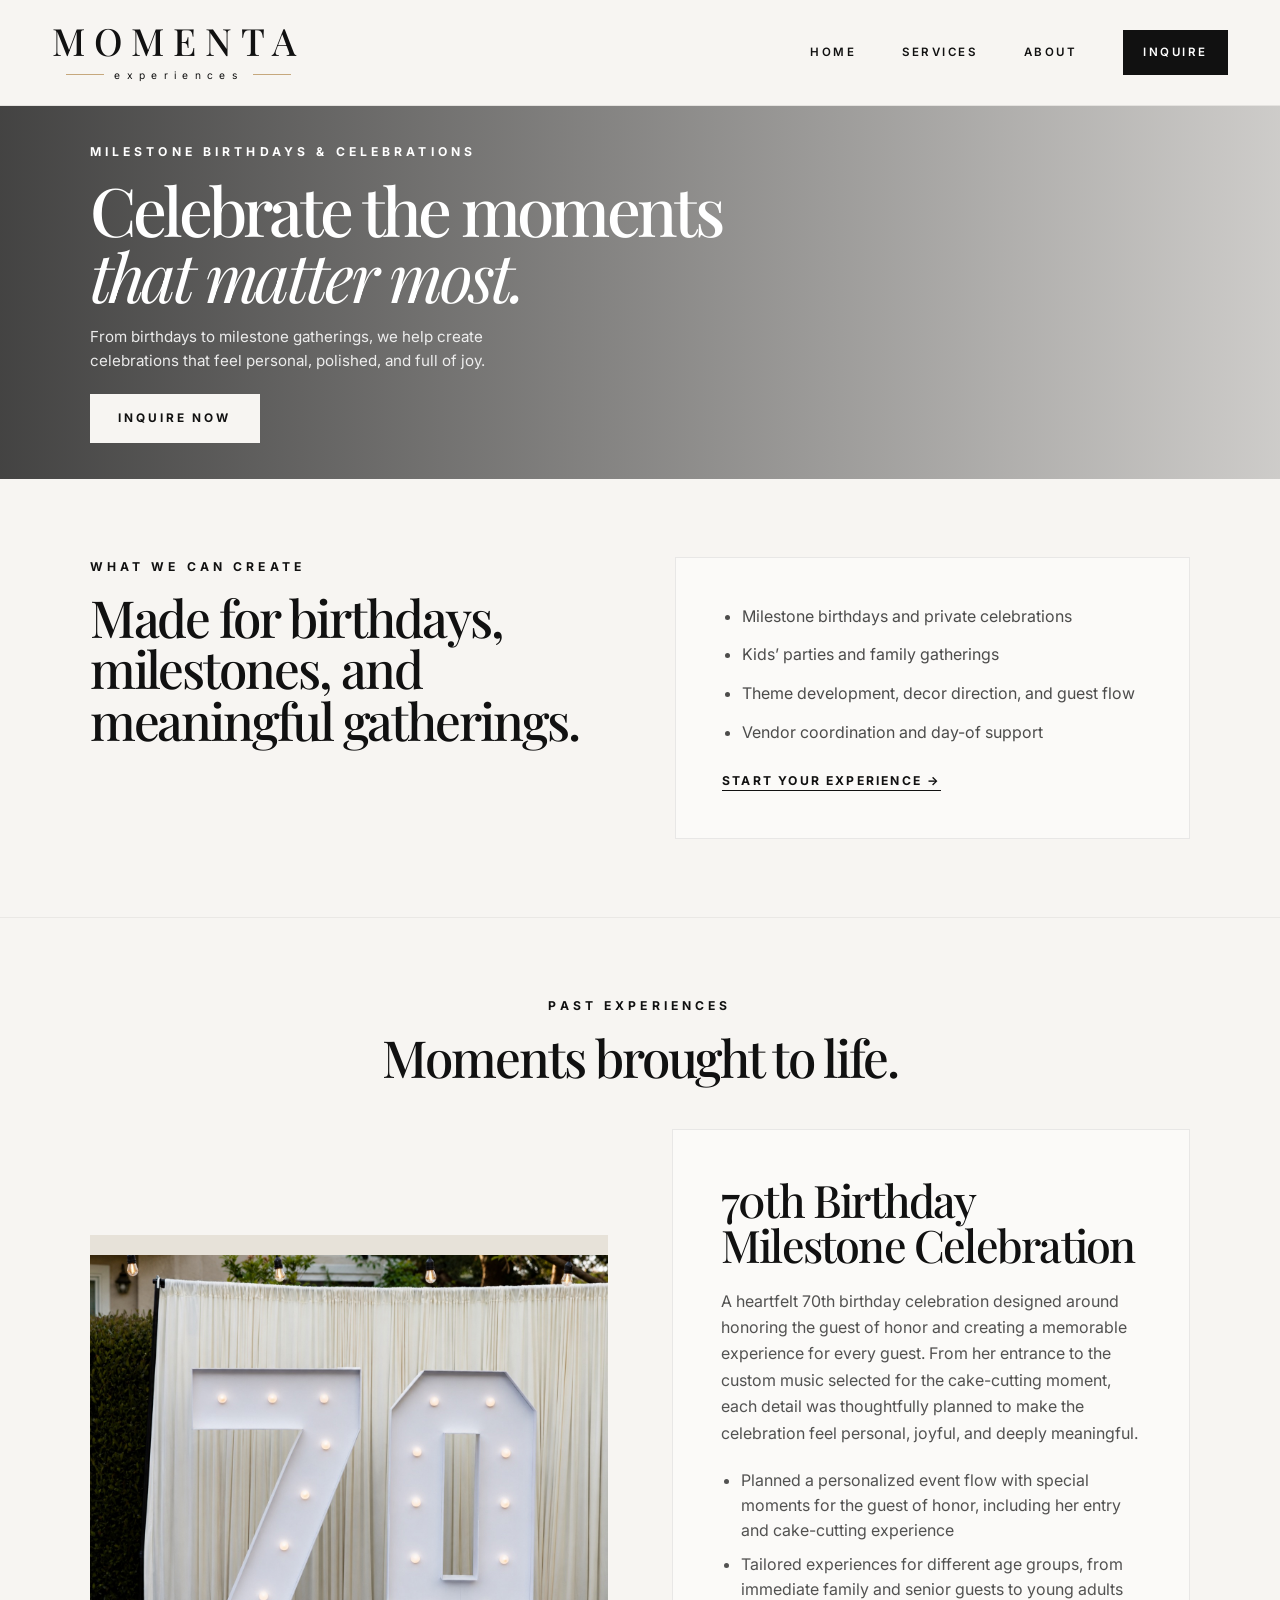
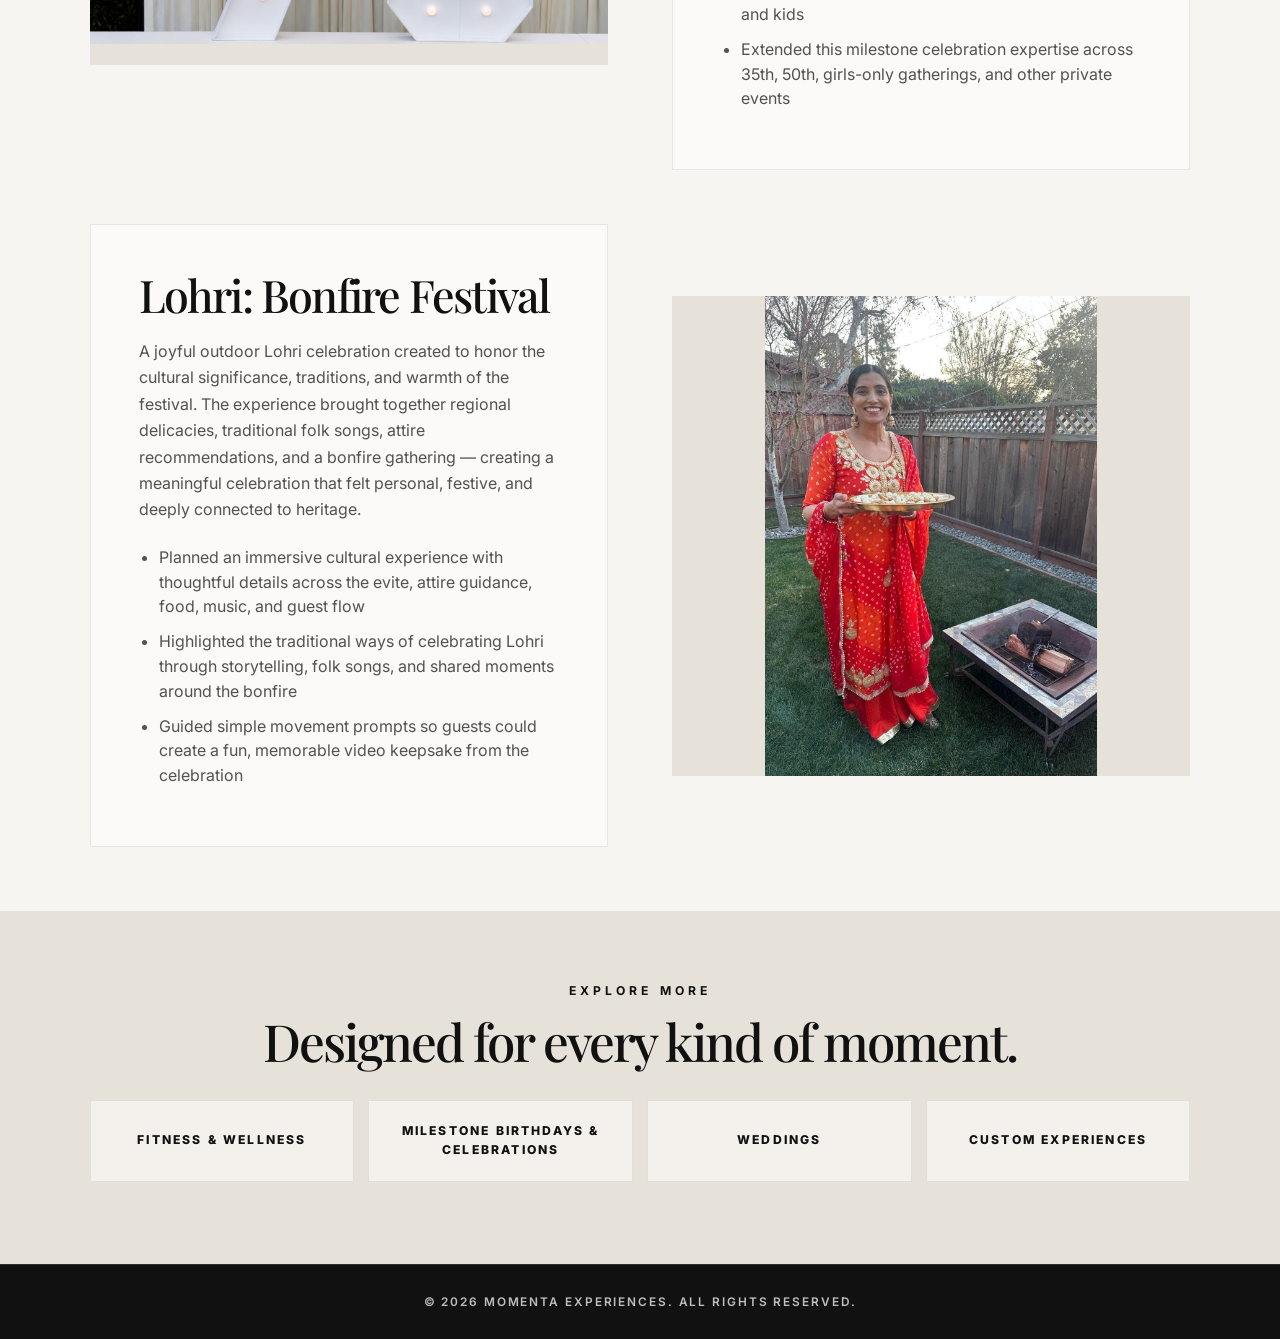
==== commit 37b5e12a: "Add files via upload removing example 01 and 02 from all service pages" ====
--- a/celebrations.html
+++ b/celebrations.html
@@ -65,7 +65,6 @@
       <article class="past-event">
         <div class="past-event-image seventieth-birthday-event" role="img" aria-label="Outdoor 70th birthday celebration with marquee numbers"></div>
         <div class="past-event-copy">
-          <p class="eyebrow">Example 01</p>
           <h3>70th Birthday Milestone Celebration</h3>
           <p>
             A heartfelt 70th birthday celebration designed around honoring the guest of honor and creating a memorable experience for every guest. From her entrance to the custom music selected for the cake-cutting moment, each detail was thoughtfully planned to make the celebration feel personal, joyful, and deeply meaningful.
@@ -80,7 +79,6 @@
       <article class="past-event reverse">
         <div class="past-event-image lohri-bonfire-event" role="img" aria-label="Outdoor Lohri celebration with traditional sweets and bonfire"></div>
         <div class="past-event-copy">
-          <p class="eyebrow">Example 02</p>
           <h3>Lohri: Bonfire Festival</h3>
           <p>
             A joyful outdoor Lohri celebration created to honor the cultural significance, traditions, and warmth of the festival. The experience brought together regional delicacies, traditional folk songs, attire recommendations, and a bonfire gathering — creating a meaningful celebration that felt personal, festive, and deeply connected to heritage.
--- a/style.css
+++ b/style.css
@@ -1050,7 +1050,9 @@
 }
 
 .copyright-footer p {
-  margin: 0;
+  width: 100%;
+  margin: 0 auto;
+  text-align: center;
   font-size: 0.74rem;
   font-weight: 600;
   letter-spacing: 0.16em;
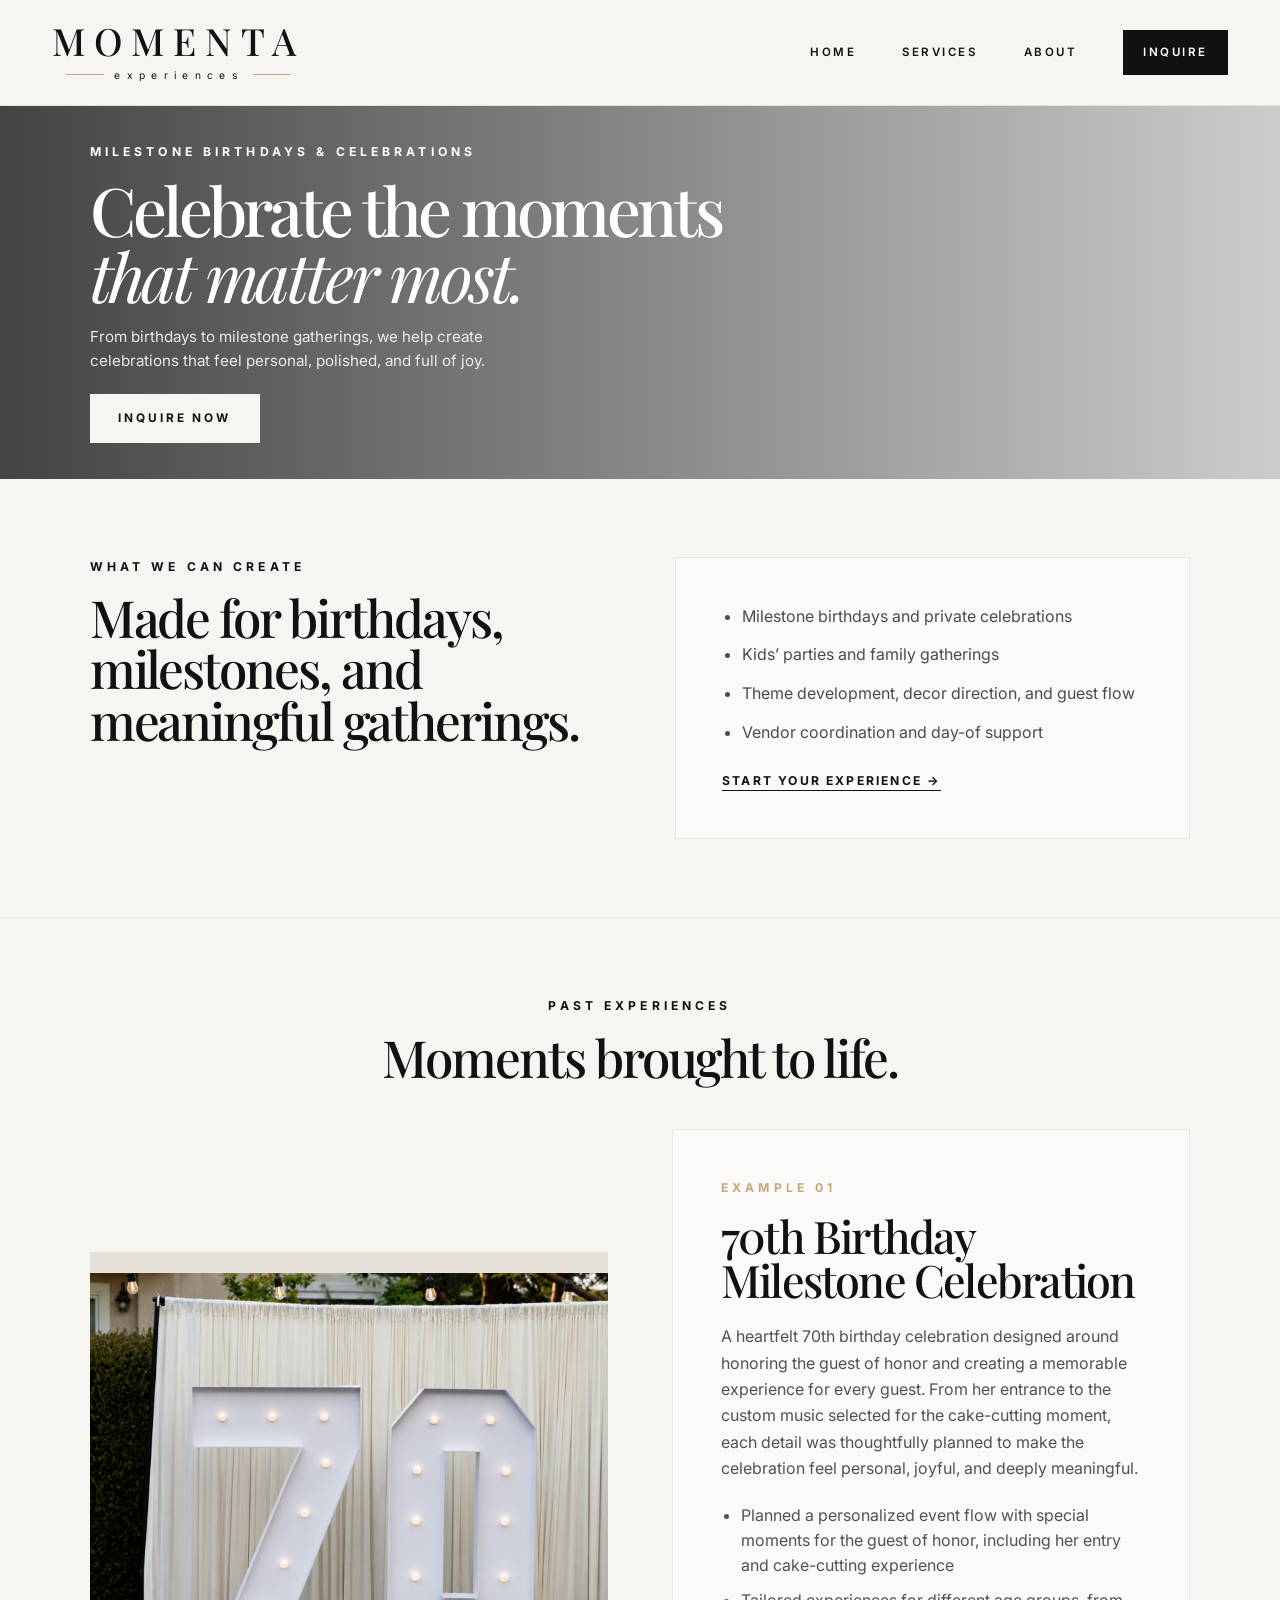
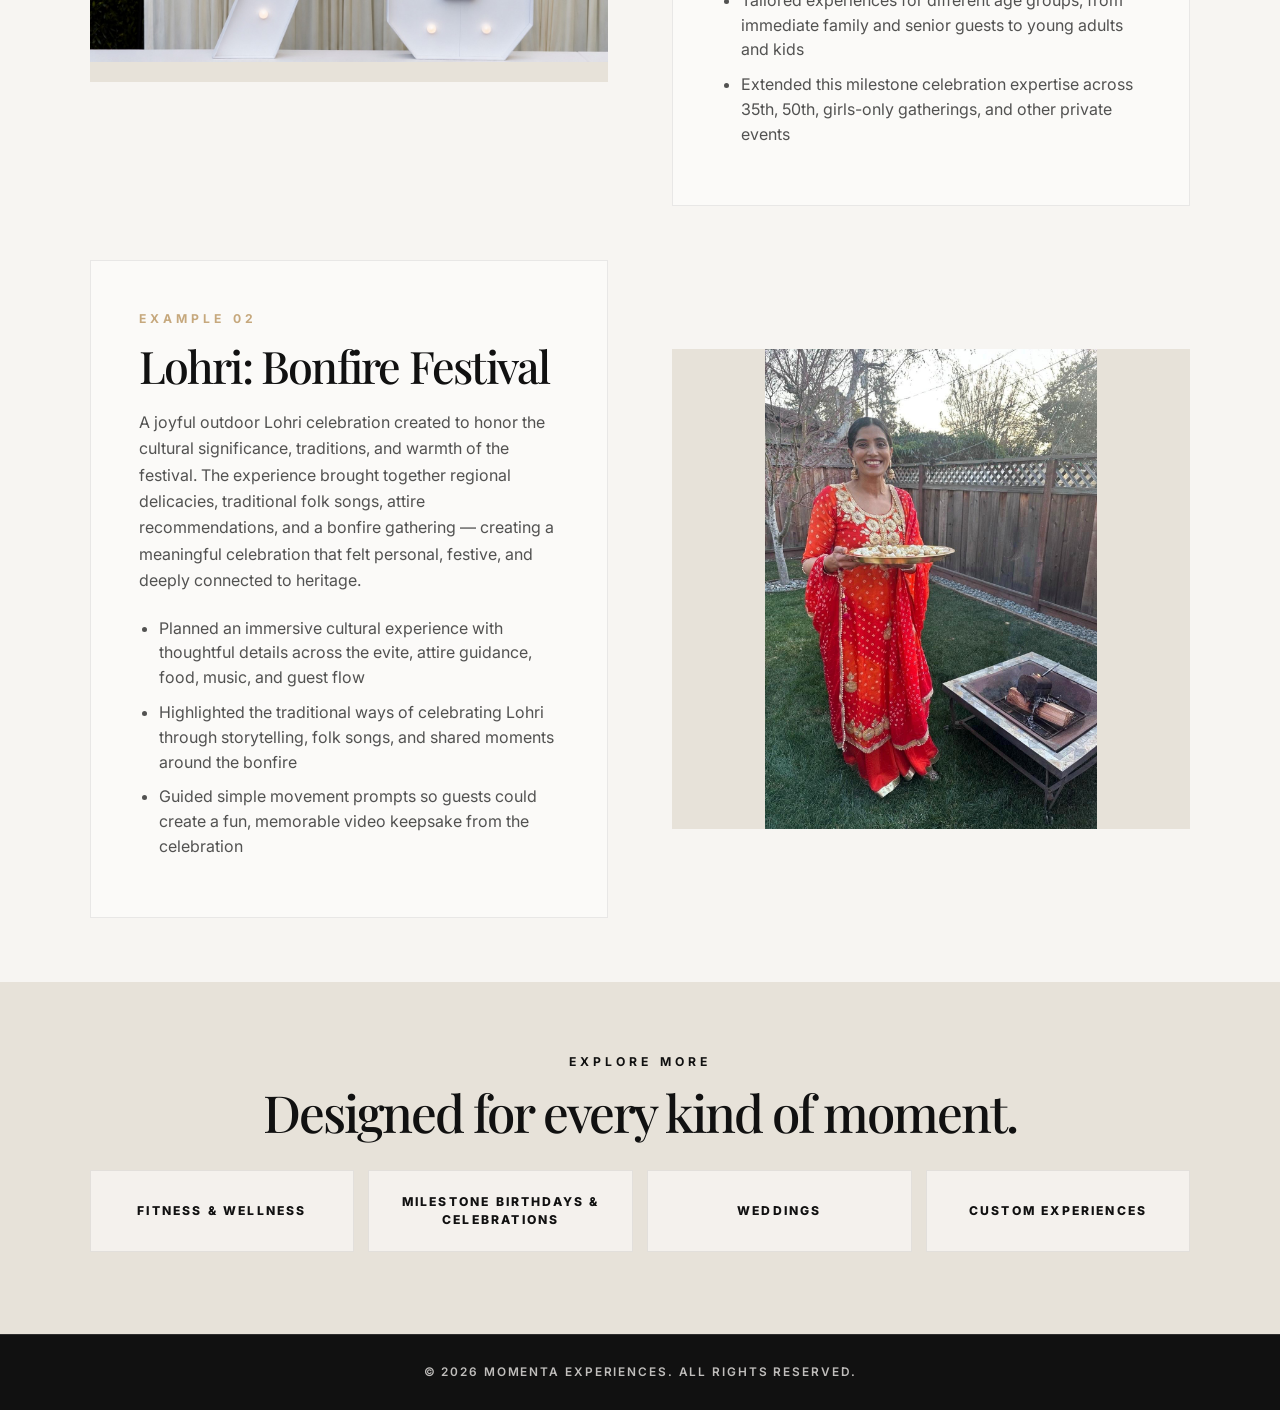
==== commit 2533cc5b: "Add files via upload updating content for custom experiences - 01" ====
--- a/celebrations.html
+++ b/celebrations.html
@@ -65,6 +65,7 @@
       <article class="past-event">
         <div class="past-event-image seventieth-birthday-event" role="img" aria-label="Outdoor 70th birthday celebration with marquee numbers"></div>
         <div class="past-event-copy">
+          <p class="eyebrow">Example 01</p>
           <h3>70th Birthday Milestone Celebration</h3>
           <p>
             A heartfelt 70th birthday celebration designed around honoring the guest of honor and creating a memorable experience for every guest. From her entrance to the custom music selected for the cake-cutting moment, each detail was thoughtfully planned to make the celebration feel personal, joyful, and deeply meaningful.
@@ -79,6 +80,7 @@
       <article class="past-event reverse">
         <div class="past-event-image lohri-bonfire-event" role="img" aria-label="Outdoor Lohri celebration with traditional sweets and bonfire"></div>
         <div class="past-event-copy">
+          <p class="eyebrow">Example 02</p>
           <h3>Lohri: Bonfire Festival</h3>
           <p>
             A joyful outdoor Lohri celebration created to honor the cultural significance, traditions, and warmth of the festival. The experience brought together regional delicacies, traditional folk songs, attire recommendations, and a bonfire gathering — creating a meaningful celebration that felt personal, festive, and deeply connected to heritage.
--- a/style.css
+++ b/style.css
@@ -1026,16 +1026,11 @@
 .sangeet-evening-event {
   background-image: url("assets/sangeet-evening.jpg");
   background-position: center center;
-  background-size: contain;
-  background-repeat: no-repeat;
-  background-color: var(--sand);
-}
-
-
-.sangeet-evening-event.past-event-image,
-.past-event-image.sangeet-evening-event {
-  min-height: 520px;
-}
+  background-size: cover;
+}
+
+
+
 
 
 /* Copyright footer for individual service pages */
@@ -1058,3 +1053,25 @@
   letter-spacing: 0.16em;
   text-transform: uppercase;
 }
+
+
+.custom-choreography-event {
+  background-image: url("assets/custom-choreography-performance.jpg");
+  background-position: center center;
+  background-size: cover;
+}
+
+
+.community-diwali-event {
+  background-image: url("assets/community-diwali-celebration.jpg");
+  background-position: center center;
+  background-size: contain;
+  background-repeat: no-repeat;
+  background-color: #180062;
+}
+
+
+.community-diwali-event.past-event-image,
+.past-event-image.community-diwali-event {
+  min-height: 520px;
+}
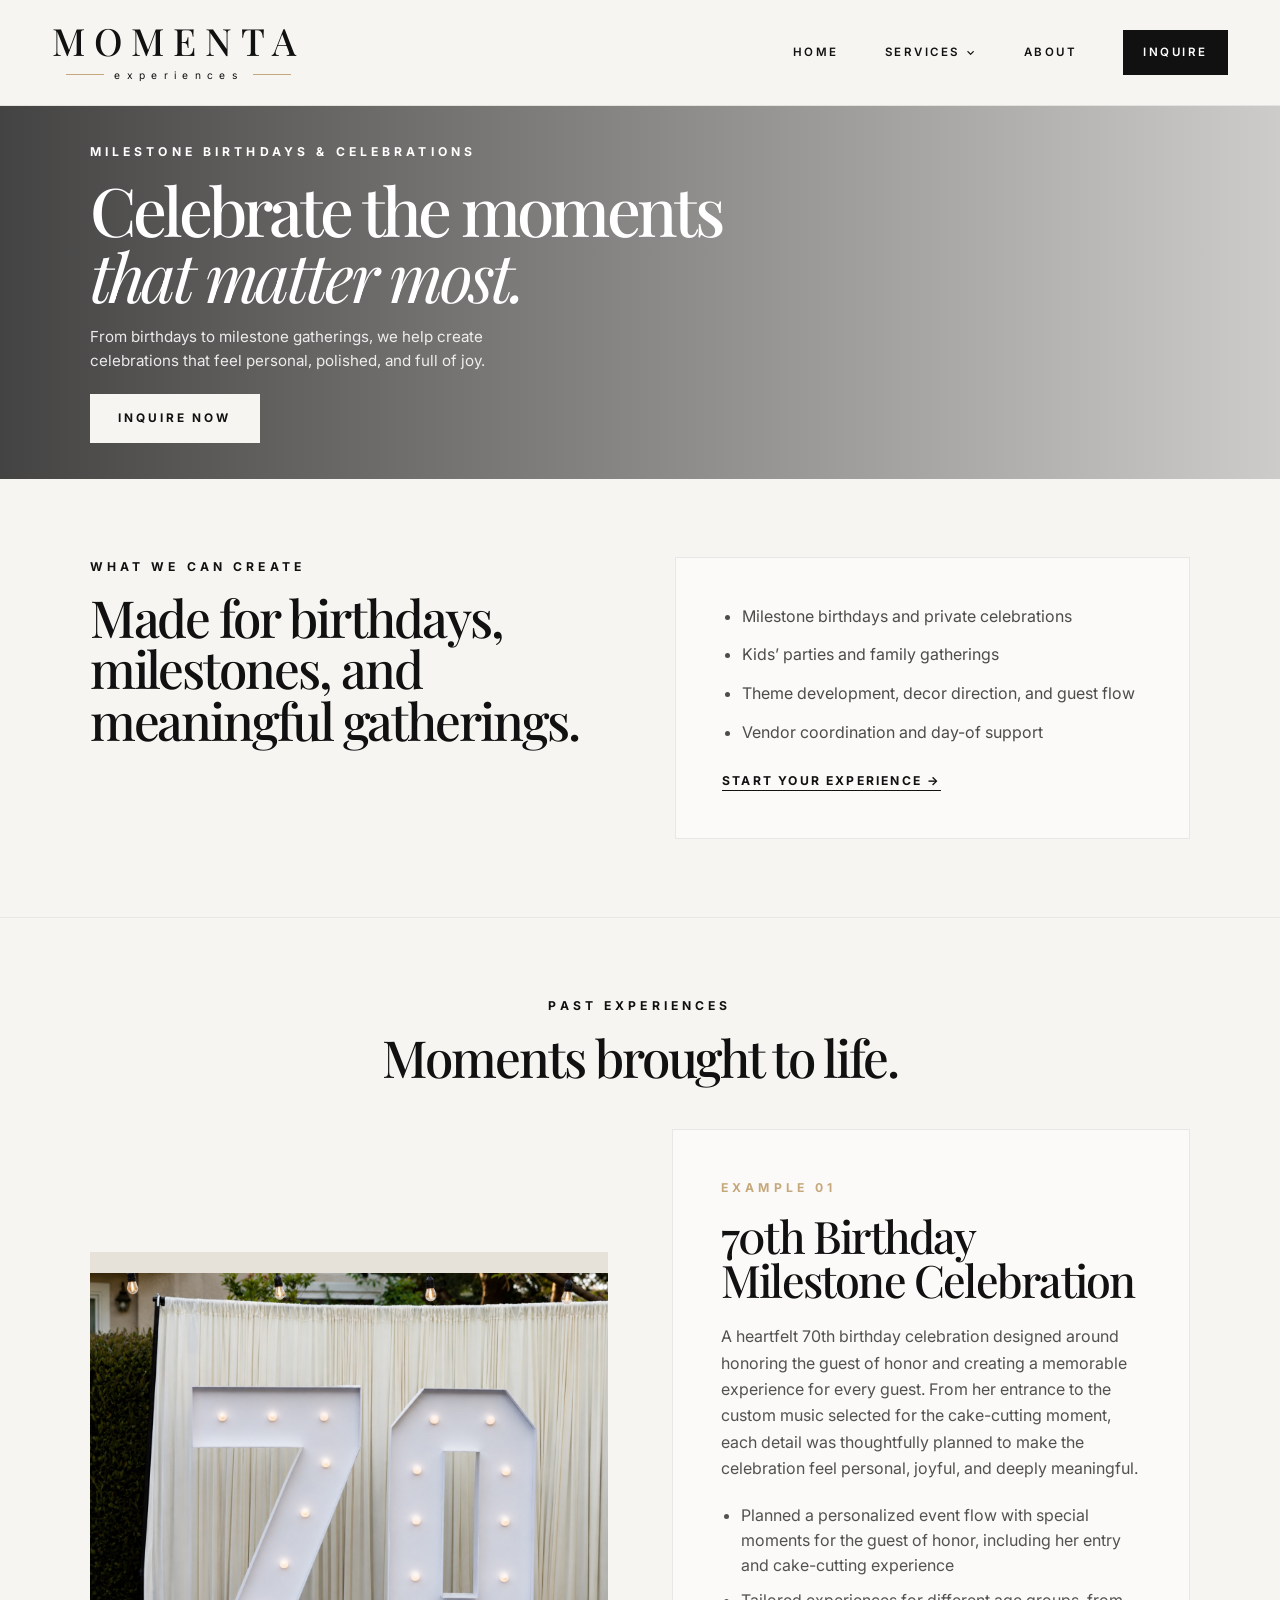
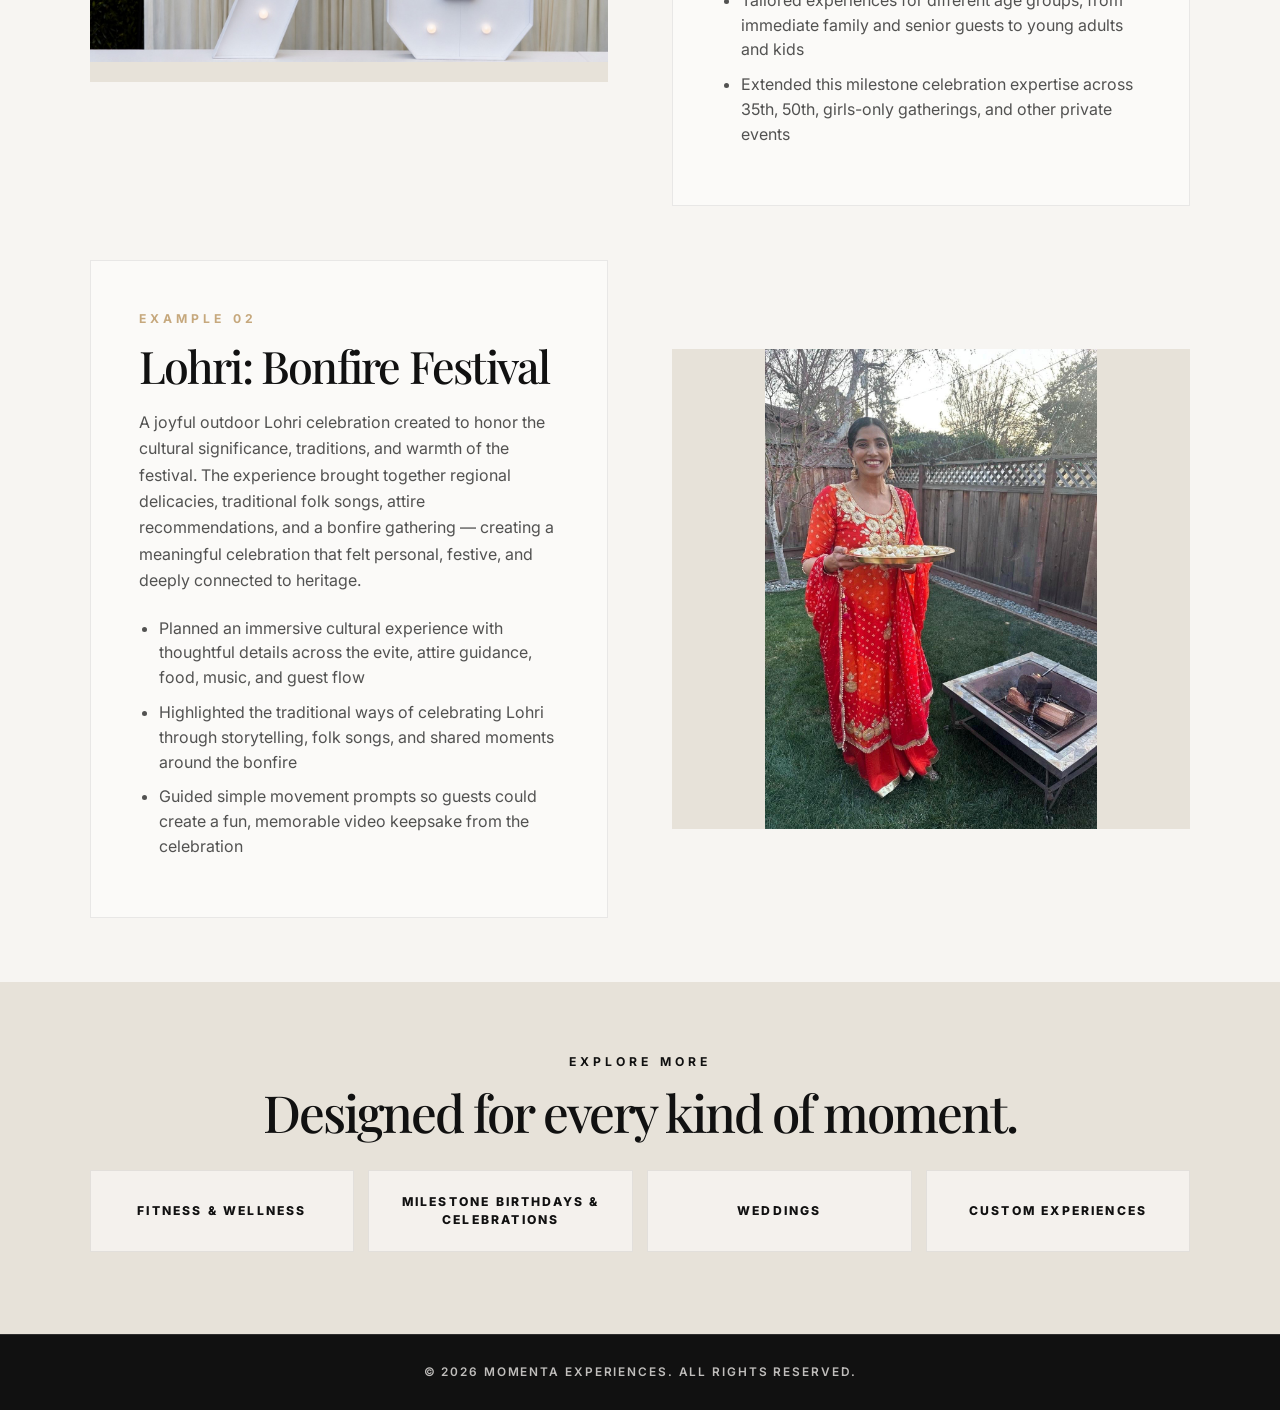
==== commit dc84500e: "Add files via upload creating the serivce drop down menu" ====
--- a/celebrations.html
+++ b/celebrations.html
@@ -22,7 +22,15 @@
 
     <nav class="nav" aria-label="Primary navigation">
       <a href="index.html#home">Home</a>
-      <a href="index.html#services">Services</a>
+      <div class="nav-dropdown">
+        <a href="index.html#services" class="nav-dropdown-trigger">Services</a>
+        <div class="nav-dropdown-menu" aria-label="Services submenu">
+          <a href="fitness.html">Fitness & Wellness</a>
+          <a href="celebrations.html">Milestone Birthdays & Celebrations</a>
+          <a href="weddings.html">Weddings</a>
+          <a href="custom-experiences.html">Custom Experiences</a>
+        </div>
+      </div>
       <a href="index.html#about">About</a>
       <a class="nav-button" href="inquire.html">Inquire</a>
     </nav>
--- a/style.css
+++ b/style.css
@@ -1075,3 +1075,190 @@
 .past-event-image.community-diwali-event {
   min-height: 520px;
 }
+
+
+.personalized-one-to-one-event {
+  background-image: url("assets/personalized-one-to-one-services.jpg");
+  background-position: center center;
+  background-size: cover;
+  background-repeat: no-repeat;
+}
+
+
+/* When clicking Home, show the full hero section including the eyebrow line */
+#home {
+  scroll-margin-top: 0;
+}
+
+/* When clicking Services, start cleanly at the What We Do section */
+#services {
+  scroll-margin-top: 76px;
+}
+
+/* When clicking About, start cleanly at the We Believe section */
+#about {
+  scroll-margin-top: 76px;
+}
+
+
+/* Keep anchor targets flush to the top so the prior section is not visible */
+#home,
+#services,
+#about {
+  scroll-margin-top: 0;
+}
+
+/* Home should show the full hero section */
+#home {
+  scroll-margin-top: 0;
+}
+
+/* Services should begin at What We Do, without hero bottom showing */
+#services {
+  scroll-margin-top: 0;
+}
+
+/* About should begin at We Believe, without services bottom showing */
+#about {
+  scroll-margin-top: 0;
+}
+
+
+/* Keep target sections flush to viewport so previous section does not show */
+#home,
+#services,
+#about {
+  scroll-margin-top: 0;
+}
+
+/* Keep homepage hero aligned so the WE DESIGN line is visible */
+#home {
+  scroll-margin-top: 0;
+}
+
+/* Add header-safe breathing room inside anchor sections */
+#services {
+  padding-top: calc(42px + 74px);
+}
+
+#about {
+  padding-top: calc(42px + 74px);
+}
+
+@media (max-width: 860px) {
+  #services,
+  #about {
+    padding-top: calc(38px + 64px);
+  }
+}
+
+/* Anchor navigation alignment fixes */
+html {
+  scroll-behavior: smooth;
+  scroll-padding-top: 0;
+}
+
+/* Keep Services and About flush so the prior section does not show */
+#services,
+#about {
+  scroll-margin-top: 0;
+}
+
+/* Home needs header offset so the full hero copy, including WE DESIGN, is visible */
+#home {
+  scroll-margin-top: 92px;
+}
+
+/* Add header-safe breathing room inside anchor sections */
+#services {
+  padding-top: calc(42px + 74px);
+}
+
+#about {
+  padding-top: calc(42px + 74px);
+}
+
+@media (max-width: 860px) {
+  #home {
+    scroll-margin-top: 82px;
+  }
+
+  #services,
+  #about {
+    padding-top: calc(38px + 64px);
+  }
+}
+
+/* Services dropdown navigation */
+.nav-dropdown {
+  position: relative;
+  display: inline-flex;
+  align-items: center;
+}
+
+.nav-dropdown-trigger {
+  display: inline-flex;
+  align-items: center;
+  gap: 6px;
+}
+
+.nav-dropdown-trigger::after {
+  content: "⌄";
+  font-size: 0.72rem;
+  line-height: 1;
+  transform: translateY(-1px);
+}
+
+.nav-dropdown-menu {
+  position: absolute;
+  top: calc(100% + 14px);
+  left: 50%;
+  min-width: 285px;
+  padding: 12px;
+  background: rgba(247, 245, 242, 0.98);
+  border: 1px solid rgba(17, 17, 17, 0.10);
+  box-shadow: 0 22px 54px rgba(17, 17, 17, 0.12);
+  transform: translateX(-50%) translateY(8px);
+  opacity: 0;
+  visibility: hidden;
+  pointer-events: none;
+  transition: opacity 180ms ease, transform 180ms ease, visibility 180ms ease;
+}
+
+.nav-dropdown-menu::before {
+  content: "";
+  position: absolute;
+  left: 0;
+  right: 0;
+  top: -16px;
+  height: 16px;
+}
+
+.nav-dropdown:hover .nav-dropdown-menu,
+.nav-dropdown:focus-within .nav-dropdown-menu {
+  opacity: 1;
+  visibility: visible;
+  pointer-events: auto;
+  transform: translateX(-50%) translateY(0);
+}
+
+.nav-dropdown-menu a {
+  display: block;
+  padding: 13px 14px;
+  color: var(--ink);
+  font-size: 0.68rem;
+  font-weight: 700;
+  letter-spacing: 0.16em;
+  line-height: 1.45;
+  text-transform: uppercase;
+  border-bottom: 1px solid rgba(17, 17, 17, 0.07);
+}
+
+.nav-dropdown-menu a:last-child {
+  border-bottom: none;
+}
+
+.nav-dropdown-menu a:hover {
+  color: var(--gold);
+  background: rgba(198, 168, 125, 0.08);
+}
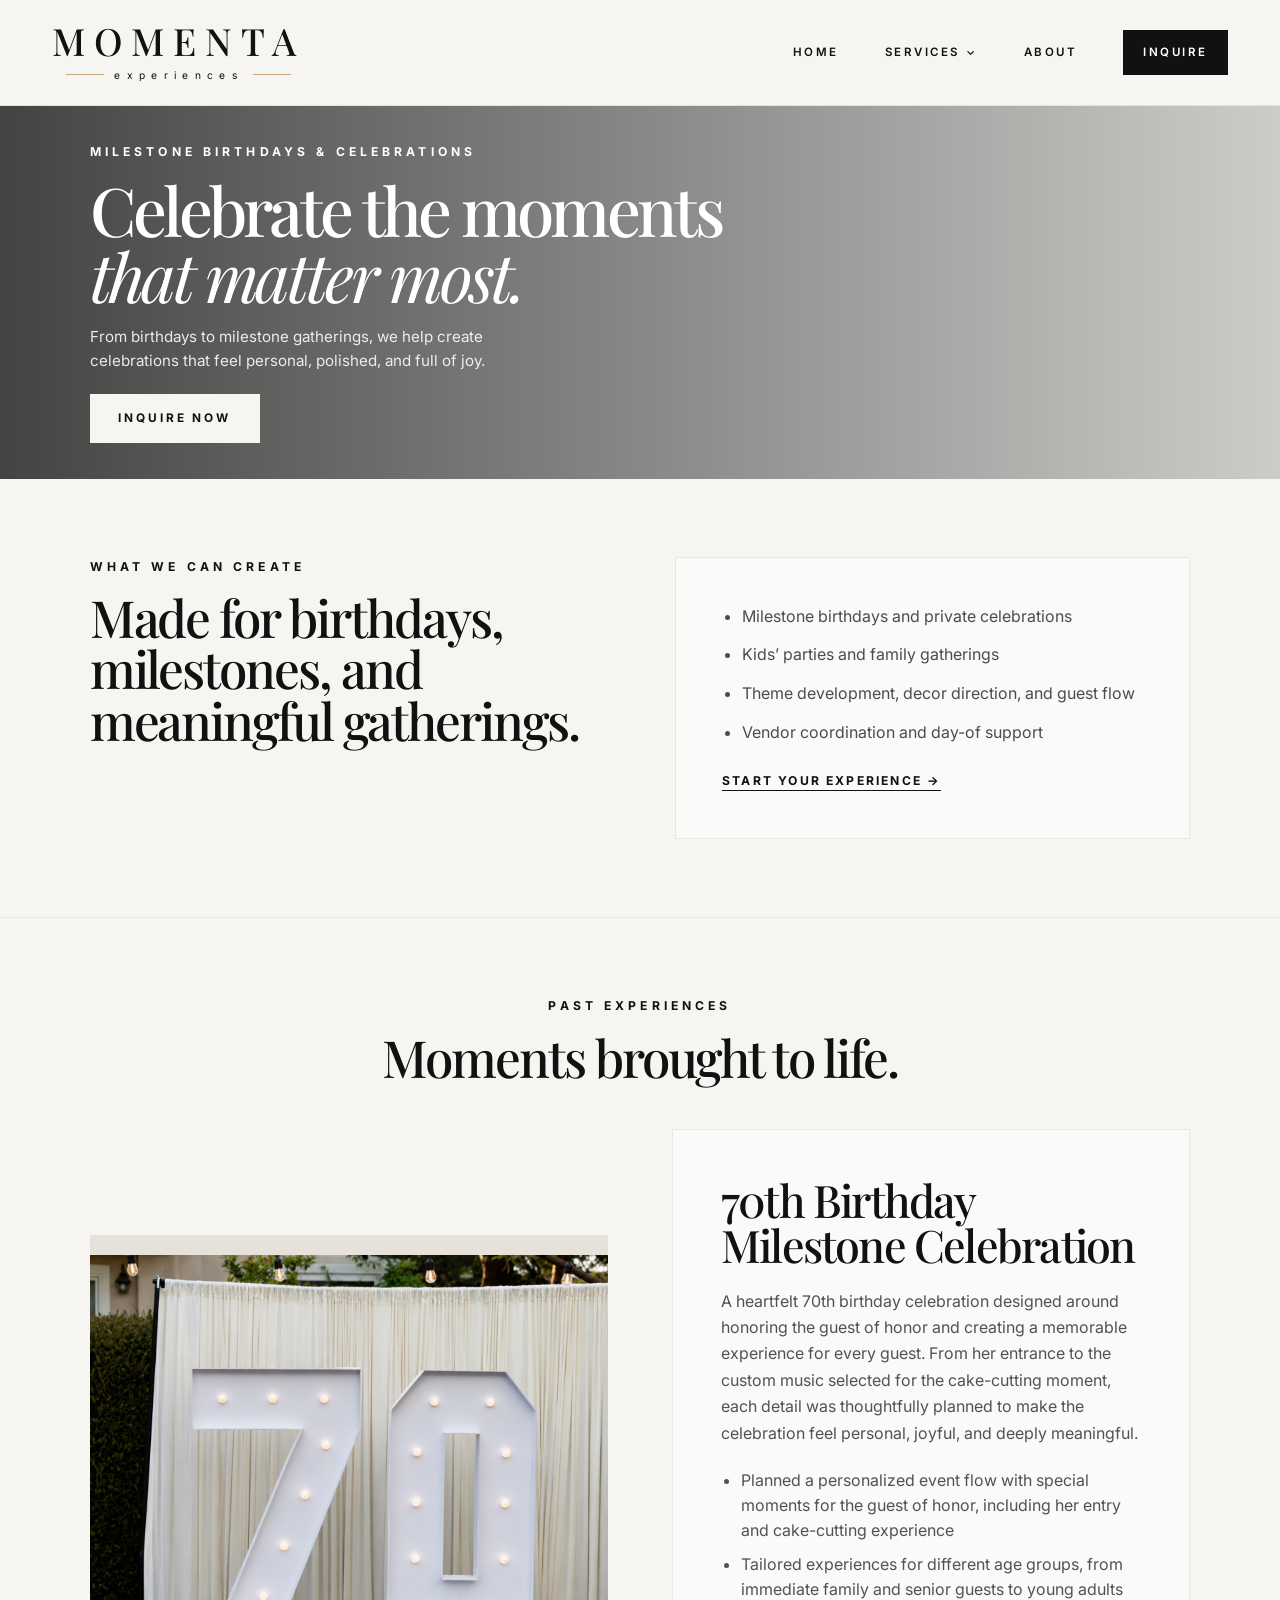
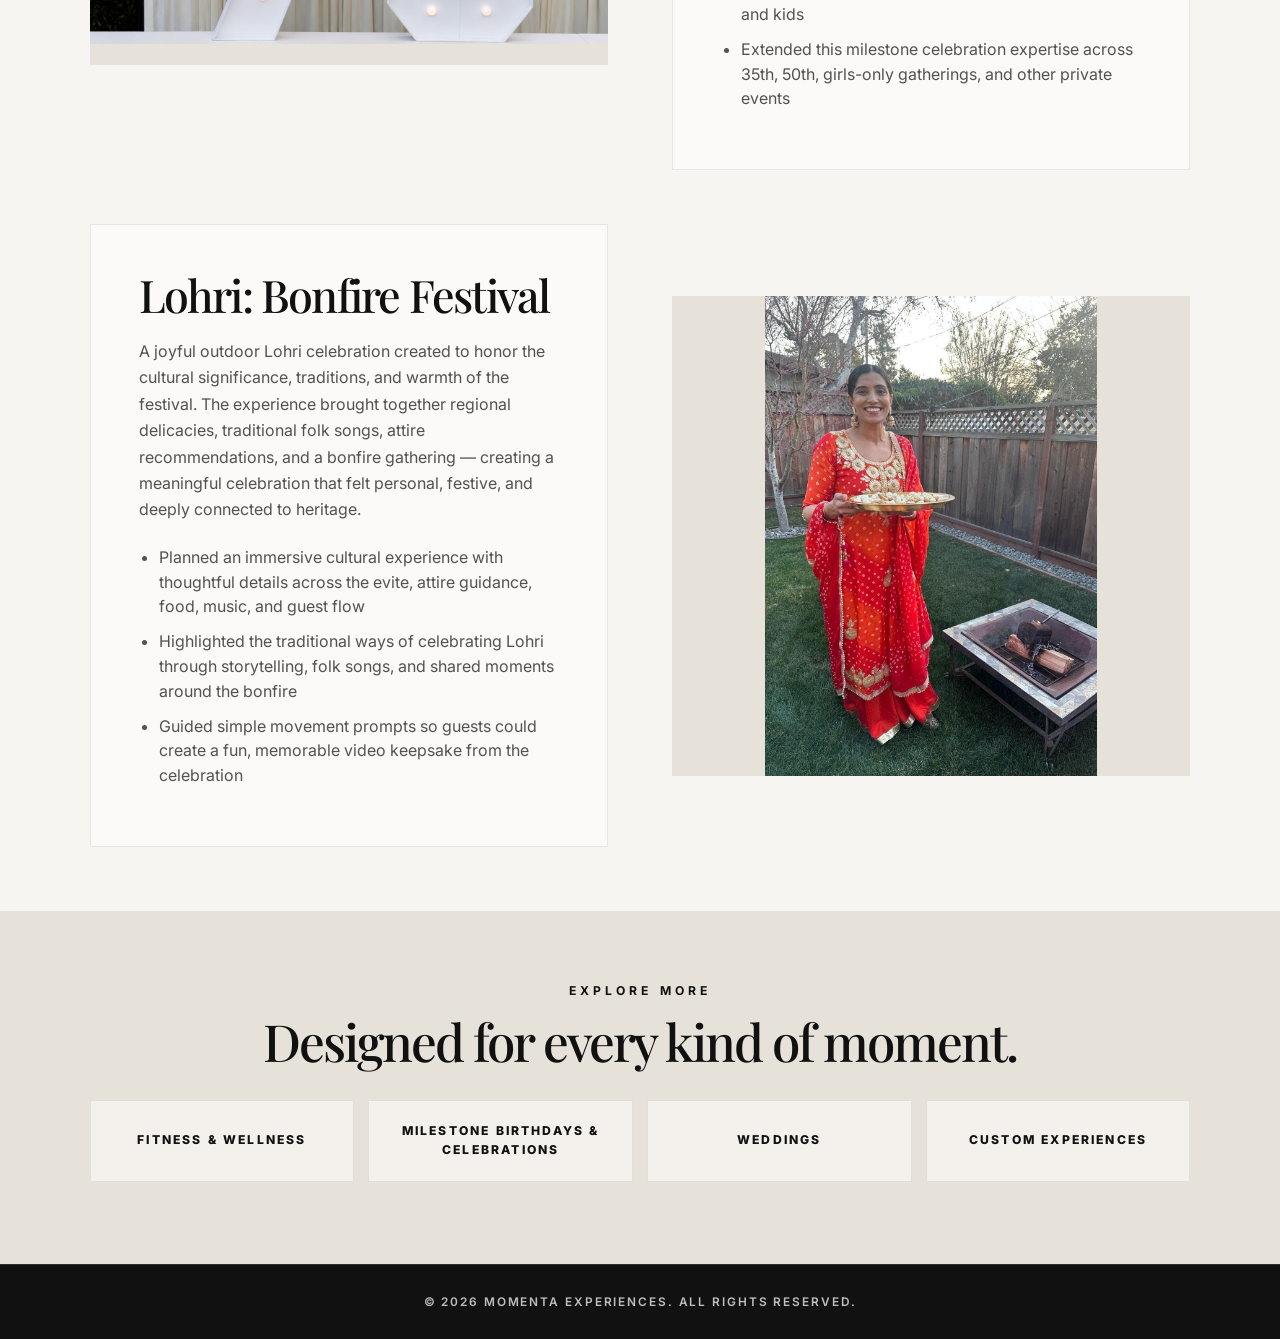
==== commit b9de635f: "Add files via upload removing 01 and 02 etc from the mobile version" ====
--- a/celebrations.html
+++ b/celebrations.html
@@ -73,8 +73,7 @@
       <article class="past-event">
         <div class="past-event-image seventieth-birthday-event" role="img" aria-label="Outdoor 70th birthday celebration with marquee numbers"></div>
         <div class="past-event-copy">
-          <p class="eyebrow">Example 01</p>
-          <h3>70th Birthday Milestone Celebration</h3>
+<h3>70th Birthday Milestone Celebration</h3>
           <p>
             A heartfelt 70th birthday celebration designed around honoring the guest of honor and creating a memorable experience for every guest. From her entrance to the custom music selected for the cake-cutting moment, each detail was thoughtfully planned to make the celebration feel personal, joyful, and deeply meaningful.
           </p>
@@ -88,8 +87,7 @@
       <article class="past-event reverse">
         <div class="past-event-image lohri-bonfire-event" role="img" aria-label="Outdoor Lohri celebration with traditional sweets and bonfire"></div>
         <div class="past-event-copy">
-          <p class="eyebrow">Example 02</p>
-          <h3>Lohri: Bonfire Festival</h3>
+<h3>Lohri: Bonfire Festival</h3>
           <p>
             A joyful outdoor Lohri celebration created to honor the cultural significance, traditions, and warmth of the festival. The experience brought together regional delicacies, traditional folk songs, attire recommendations, and a bonfire gathering — creating a meaningful celebration that felt personal, festive, and deeply connected to heritage.
           </p>
